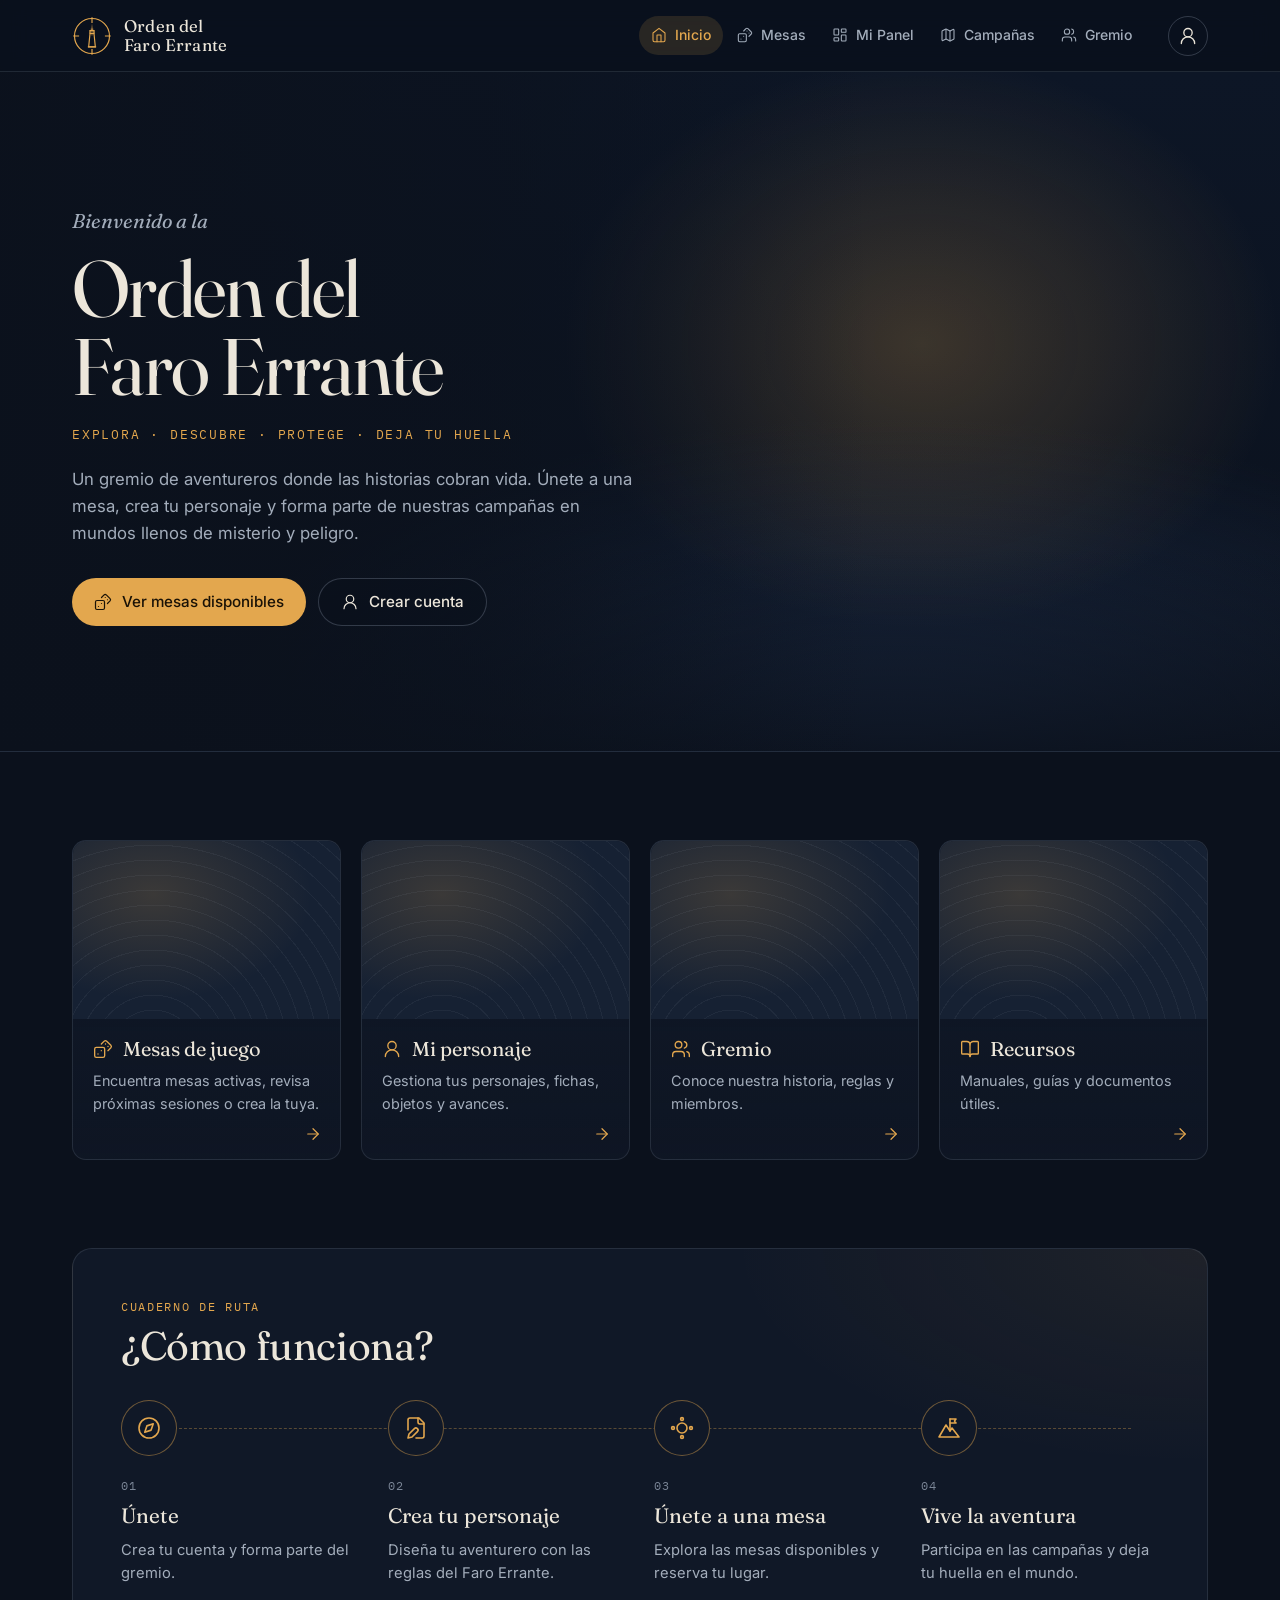
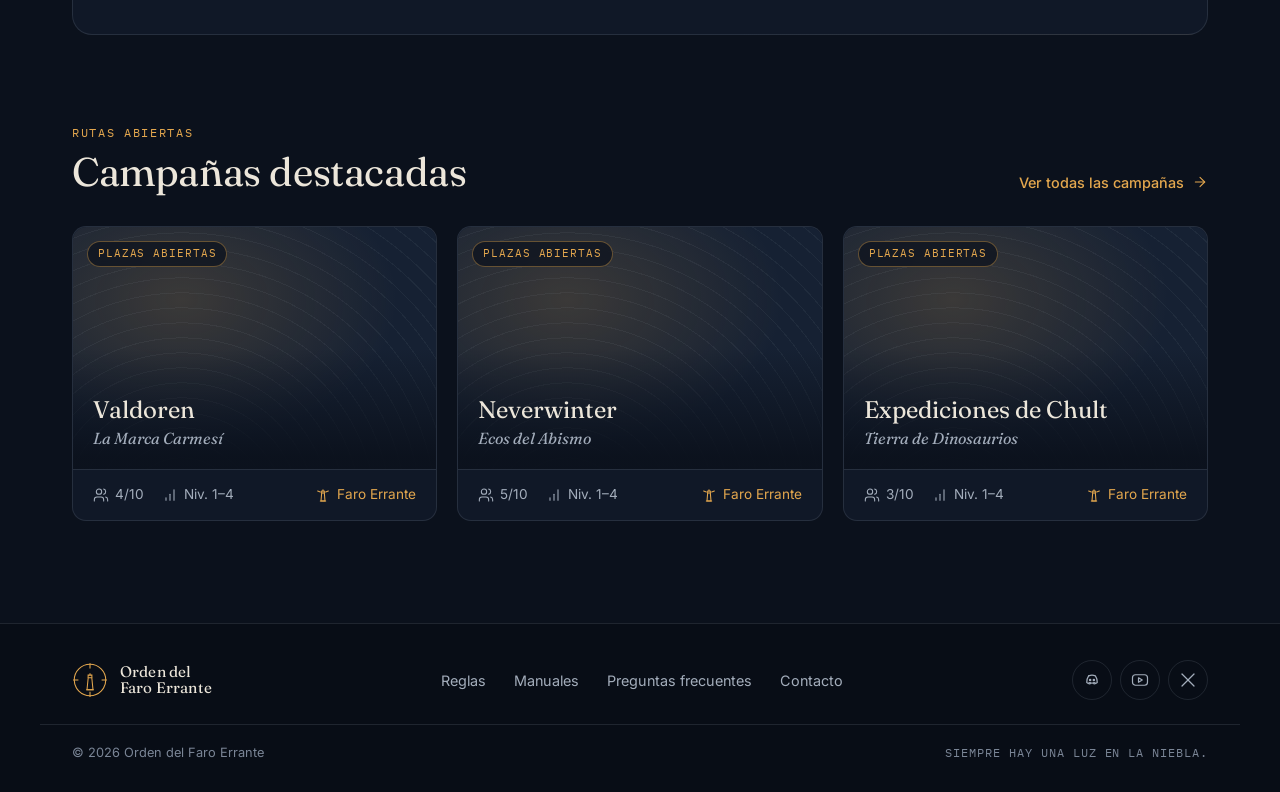
==== index.html @ 8d85027d "Simplificar la portada y hacer obligatoria la foto de cada mesa - Hero: se quita la etiqueta de bitá" ====
<!doctype html>
<html lang="es">
<head>
  <meta charset="utf-8">
  <meta name="viewport" content="width=device-width, initial-scale=1">
  <title>Orden del Faro Errante</title>
  <meta name="description" content="Un gremio de aventureros donde las historias cobran vida. Únete a una mesa, crea tu personaje y forma parte de nuestras campañas.">
  <meta name="theme-color" content="#0b111c">

  <meta property="og:title" content="Orden del Faro Errante">
  <meta property="og:description" content="Un gremio de aventureros donde las historias cobran vida.">
  <meta property="og:image" content="assets/img/og.jpg">
  <meta property="og:type" content="website">

  <link rel="icon" href="assets/img/logo.png">
  <link rel="preconnect" href="https://fonts.googleapis.com">
  <link rel="preconnect" href="https://fonts.gstatic.com" crossorigin>
  <link href="https://fonts.googleapis.com/css2?family=Fraunces:ital,opsz,wght@0,9..144,300..600;1,9..144,300..500&family=Inter:wght@400;500;600&family=IBM+Plex+Mono:wght@400;500&display=swap" rel="stylesheet">
  <link rel="stylesheet" href="styles.css">
</head>
<body>

  <!-- Íconos (estilo de línea, basados en Lucide) -->
  <svg width="0" height="0" style="position:absolute" aria-hidden="true">
    <defs>
      <symbol id="i-home" viewBox="0 0 24 24"><path d="m3 9 9-7 9 7v11a2 2 0 0 1-2 2H5a2 2 0 0 1-2-2z"/><path d="M9 22V12h6v10"/></symbol>
      <symbol id="i-dice" viewBox="0 0 24 24"><rect width="12" height="12" x="2" y="10" rx="2"/><path d="m17.92 14 3.5-3.5a2.24 2.24 0 0 0 0-3l-5-4.92a2.24 2.24 0 0 0-3 0L10 6"/><path d="M6 18h.01"/><path d="M10 14h.01"/><path d="M15 6h.01"/><path d="M18 9h.01"/></symbol>
      <symbol id="i-panel" viewBox="0 0 24 24"><rect width="7" height="9" x="3" y="3" rx="1"/><rect width="7" height="5" x="14" y="3" rx="1"/><rect width="7" height="9" x="14" y="12" rx="1"/><rect width="7" height="5" x="3" y="16" rx="1"/></symbol>
      <symbol id="i-user" viewBox="0 0 24 24"><circle cx="12" cy="8" r="5"/><path d="M20 21a8 8 0 0 0-16 0"/></symbol>
      <symbol id="i-map" viewBox="0 0 24 24"><path d="M14.1 5.55a2 2 0 0 0 1.8 0l3.66-1.83A1 1 0 0 1 21 4.62v12.76a1 1 0 0 1-.55.9l-4.55 2.27a2 2 0 0 1-1.8 0l-4.2-2.1a2 2 0 0 0-1.8 0l-3.66 1.83A1 1 0 0 1 3 19.38V6.62a1 1 0 0 1 .55-.9L8.1 3.45a2 2 0 0 1 1.8 0z"/><path d="M15 5.76v15"/><path d="M9 3.24v15"/></symbol>
      <symbol id="i-calendar" viewBox="0 0 24 24"><path d="M8 2v4"/><path d="M16 2v4"/><rect width="18" height="18" x="3" y="4" rx="2"/><path d="M3 10h18"/><path d="M8 14h.01"/><path d="M12 14h.01"/><path d="M16 14h.01"/><path d="M8 18h.01"/><path d="M12 18h.01"/></symbol>
      <symbol id="i-users" viewBox="0 0 24 24"><path d="M16 21v-2a4 4 0 0 0-4-4H6a4 4 0 0 0-4 4v2"/><circle cx="9" cy="7" r="4"/><path d="M22 21v-2a4 4 0 0 0-3-3.87"/><path d="M16 3.13a4 4 0 0 1 0 7.75"/></symbol>
      <symbol id="i-book" viewBox="0 0 24 24"><path d="M12 7v14"/><path d="M3 18a1 1 0 0 1-1-1V4a1 1 0 0 1 1-1h5a4 4 0 0 1 4 4 4 4 0 0 1 4-4h5a1 1 0 0 1 1 1v13a1 1 0 0 1-1 1h-6a3 3 0 0 0-3 3 3 3 0 0 0-3-3z"/></symbol>
      <symbol id="i-bag" viewBox="0 0 24 24"><path d="M6 2 3 6v14a2 2 0 0 0 2 2h14a2 2 0 0 0 2-2V6l-3-4Z"/><path d="M3 6h18"/><path d="M16 10a4 4 0 0 1-8 0"/></symbol>
      <symbol id="i-chat" viewBox="0 0 24 24"><path d="M21 15a2 2 0 0 1-2 2H7l-4 4V5a2 2 0 0 1 2-2h14a2 2 0 0 1 2 2z"/><path d="M8 9h8"/><path d="M8 13h5"/></symbol>
      <symbol id="i-arrow" viewBox="0 0 24 24"><path d="M5 12h14"/><path d="m12 5 7 7-7 7"/></symbol>
      <symbol id="i-compass" viewBox="0 0 24 24"><circle cx="12" cy="12" r="10"/><path d="m16.24 7.76-2.12 6.36-6.36 2.12 2.12-6.36z"/></symbol>
      <symbol id="i-pen" viewBox="0 0 24 24"><path d="M12 22h6a2 2 0 0 0 2-2V7l-5-5H6a2 2 0 0 0-2 2v10"/><path d="M14 2v4a2 2 0 0 0 2 2h4"/><path d="M10.4 12.6a2 2 0 1 1 3 3L8 21l-4 1 1-4Z"/></symbol>
      <symbol id="i-table" viewBox="0 0 24 24"><circle cx="12" cy="12" r="5"/><circle cx="12" cy="3" r="1.4"/><circle cx="12" cy="21" r="1.4"/><circle cx="3" cy="12" r="1.4"/><circle cx="21" cy="12" r="1.4"/></symbol>
      <symbol id="i-flag" viewBox="0 0 24 24"><path d="m2 21 7-12 4 6 2-3 7 9z"/><path d="M13 15V3"/><path d="M13 3h6l-1.5 2 1.5 2h-6"/></symbol>
      <symbol id="i-level" viewBox="0 0 24 24"><path d="M6 20v-4"/><path d="M12 20v-9"/><path d="M18 20V4"/></symbol>
      <symbol id="i-beacon" viewBox="0 0 24 24"><path d="M9 21l1-12h4l1 12z"/><path d="M8 21h8"/><path d="M10 9V6h4v3"/><path d="M12 6V4"/><path d="M4 6l4 1.5"/><path d="M20 6l-4 1.5"/></symbol>
      <symbol id="i-menu" viewBox="0 0 24 24"><path d="M4 7h16"/><path d="M4 12h16"/><path d="M4 17h16"/></symbol>
      <symbol id="i-close" viewBox="0 0 24 24"><path d="M18 6 6 18"/><path d="m6 6 12 12"/></symbol>
      <symbol id="i-discord" viewBox="0 0 24 24"><path d="M7.5 6.5c1.4-.6 2.9-1 4.5-1s3.1.4 4.5 1c1.8 2.6 2.6 5.5 2.5 8.7-1.3 1-2.7 1.7-4.2 2.1l-.9-1.5"/><path d="M7.5 6.5C5.7 9.1 4.9 12 5 15.2c1.3 1 2.7 1.7 4.2 2.1l.9-1.5"/><path d="M8 15.3c2.6 1.2 5.4 1.2 8 0"/><circle cx="9.5" cy="12" r=".9"/><circle cx="14.5" cy="12" r=".9"/></symbol>
      <symbol id="i-youtube" viewBox="0 0 24 24"><rect x="2" y="5" width="20" height="14" rx="4"/><path d="m10 9 5 3-5 3z"/></symbol>
      <symbol id="i-x" viewBox="0 0 24 24"><path d="M4 4l16 16"/><path d="M20 4 4 20"/></symbol>
    </defs>
  </svg>

  <a class="skip-link" href="#contenido">Saltar al contenido</a>

  <!-- ============ Encabezado ============ -->
  <header class="site-header" data-header>
    <div class="container header-inner">
      <a class="brand" href="#" aria-label="Orden del Faro Errante, inicio">
        <span class="brand-mark" aria-hidden="true">
          <img src="assets/img/logo.png" alt="" onerror="this.remove()">
          <svg viewBox="0 0 48 48" fill="none" stroke="currentColor" stroke-width="1.4">
            <circle cx="24" cy="24" r="21"/>
            <path d="M24 1.5v7M24 39.5v7M1.5 24h7M39.5 24h7" />
            <path d="M24 9 27 21 24 24 21 21Z" fill="currentColor" stroke="none" opacity=".35"/>
            <path d="M20 37l1.6-16h4.8L28 37z"/><path d="M19 37h10"/><path d="M21.5 21v-3.5h5V21"/><path d="M24 17.5V15"/>
          </svg>
        </span>
        <span class="brand-name">Orden del<br>Faro Errante</span>
      </a>

      <nav class="main-nav" id="main-nav" aria-label="Principal" data-nav>
        <ul>
          <li><a href="#" aria-current="page"><svg class="ico"><use href="#i-home"/></svg>Inicio</a></li>
          <li><a href="mesas.html"><svg class="ico"><use href="#i-dice"/></svg>Mesas</a></li>
          <li><a href="#secciones"><svg class="ico"><use href="#i-panel"/></svg>Mi Panel</a></li>
          <li><a href="#campanas"><svg class="ico"><use href="#i-map"/></svg>Campañas</a></li>
          <li><a href="#secciones"><svg class="ico"><use href="#i-users"/></svg>Gremio</a></li>
        </ul>
      </nav>

      <div class="header-actions">
        <a class="account" href="#" aria-label="Mi cuenta"><svg class="ico"><use href="#i-user"/></svg></a>
        <button class="nav-toggle" type="button" aria-controls="main-nav" aria-expanded="false" data-nav-toggle>
          <svg class="ico ico-open"><use href="#i-menu"/></svg>
          <svg class="ico ico-close"><use href="#i-close"/></svg>
          <span class="sr-only">Menú</span>
        </button>
      </div>
    </div>
  </header>

  <main id="contenido">

    <!-- ============ Hero ============ -->
    <section class="hero">
      <picture class="hero-media">
        <source media="(max-width: 720px)" srcset="assets/img/hero-mobile.jpg">
        <img src="assets/img/hero.jpg" alt="Un faro solitario ilumina la niebla sobre el mar al anochecer" fetchpriority="high" onerror="this.remove()">
      </picture>
      <div class="container hero-inner">
        <p class="eyebrow">Bienvenido a la</p>
        <h1>Orden del<br>Faro Errante</h1>
        <p class="hero-tagline">Explora · Descubre · Protege · Deja tu huella</p>
        <p class="hero-lead">Un gremio de aventureros donde las historias cobran vida. Únete a una mesa, crea tu personaje y forma parte de nuestras campañas en mundos llenos de misterio y peligro.</p>
        <div class="hero-actions">
          <a class="btn btn-primary" href="mesas.html"><svg class="ico"><use href="#i-dice"/></svg>Ver mesas disponibles</a>
          <a class="btn btn-ghost" href="#"><svg class="ico"><use href="#i-user"/></svg>Crear cuenta</a>
        </div>
      </div>
    </section>

    <!-- ============ Secciones ============ -->
    <section class="section" id="secciones" aria-labelledby="secciones-title">
      <div class="container">
        <h2 class="sr-only" id="secciones-title">Explora el gremio</h2>

        <div class="cards">
          <a class="card" href="mesas.html">
            <div class="card-media"><img src="assets/img/card-mesas.jpg" alt="" loading="lazy" onerror="this.remove()"></div>
            <div class="card-body">
              <h3><svg class="ico"><use href="#i-dice"/></svg>Mesas de juego</h3>
              <p>Encuentra mesas activas, revisa próximas sesiones o crea la tuya.</p>
              <svg class="ico card-arrow" aria-hidden="true"><use href="#i-arrow"/></svg>
            </div>
          </a>
          <a class="card" href="#">
            <div class="card-media"><img src="assets/img/card-personaje.jpg" alt="" loading="lazy" onerror="this.remove()"></div>
            <div class="card-body">
              <h3><svg class="ico"><use href="#i-user"/></svg>Mi personaje</h3>
              <p>Gestiona tus personajes, fichas, objetos y avances.</p>
              <svg class="ico card-arrow" aria-hidden="true"><use href="#i-arrow"/></svg>
            </div>
          </a>
          <a class="card" href="#">
            <div class="card-media"><img src="assets/img/card-gremio.jpg" alt="" loading="lazy" onerror="this.remove()"></div>
            <div class="card-body">
              <h3><svg class="ico"><use href="#i-users"/></svg>Gremio</h3>
              <p>Conoce nuestra historia, reglas y miembros.</p>
              <svg class="ico card-arrow" aria-hidden="true"><use href="#i-arrow"/></svg>
            </div>
          </a>
          <a class="card" href="#">
            <div class="card-media"><img src="assets/img/card-recursos.jpg" alt="" loading="lazy" onerror="this.remove()"></div>
            <div class="card-body">
              <h3><svg class="ico"><use href="#i-book"/></svg>Recursos</h3>
              <p>Manuales, guías y documentos útiles.</p>
              <svg class="ico card-arrow" aria-hidden="true"><use href="#i-arrow"/></svg>
            </div>
          </a>
        </div>
      </div>
    </section>

    <!-- ============ Cómo funciona ============ -->
    <section class="section" id="como-funciona" aria-labelledby="como-title">
      <div class="container">
        <div class="steps-panel">
          <header class="section-head">
            <p class="kicker">Cuaderno de ruta</p>
            <h2 id="como-title">¿Cómo funciona?</h2>
          </header>

          <ol class="steps">
            <li class="step">
              <span class="step-icon"><svg class="ico"><use href="#i-compass"/></svg></span>
              <span class="step-num">01</span>
              <h3>Únete</h3>
              <p>Crea tu cuenta y forma parte del gremio.</p>
            </li>
            <li class="step">
              <span class="step-icon"><svg class="ico"><use href="#i-pen"/></svg></span>
              <span class="step-num">02</span>
              <h3>Crea tu personaje</h3>
              <p>Diseña tu aventurero con las reglas del Faro Errante.</p>
            </li>
            <li class="step">
              <span class="step-icon"><svg class="ico"><use href="#i-table"/></svg></span>
              <span class="step-num">03</span>
              <h3>Únete a una mesa</h3>
              <p>Explora las mesas disponibles y reserva tu lugar.</p>
            </li>
            <li class="step">
              <span class="step-icon"><svg class="ico"><use href="#i-flag"/></svg></span>
              <span class="step-num">04</span>
              <h3>Vive la aventura</h3>
              <p>Participa en las campañas y deja tu huella en el mundo.</p>
            </li>
          </ol>
        </div>
      </div>
    </section>

    <!-- ============ Campañas destacadas ============ -->
    <section class="section" id="campanas" aria-labelledby="campanas-title">
      <div class="container">
        <header class="section-head section-head-row">
          <div>
            <p class="kicker">Rutas abiertas</p>
            <h2 id="campanas-title">Campañas destacadas</h2>
          </div>
          <a class="link-more" href="#">Ver todas las campañas <svg class="ico"><use href="#i-arrow"/></svg></a>
        </header>

        <div class="campaigns">
          <article class="campaign">
            <a href="#" class="campaign-link">
              <div class="campaign-media"><img src="assets/img/campana-valdoren.jpg" alt="" loading="lazy" onerror="this.remove()"></div>
              <span class="chip">Plazas abiertas</span>
              <div class="campaign-overlay">
                <h3>Valdoren</h3>
                <p>La Marca Carmesí</p>
              </div>
            </a>
            <ul class="campaign-meta">
              <li><svg class="ico"><use href="#i-users"/></svg>4/10</li>
              <li><svg class="ico"><use href="#i-level"/></svg>Niv. 1–4</li>
              <li><svg class="ico"><use href="#i-beacon"/></svg>Faro Errante</li>
            </ul>
          </article>

          <article class="campaign">
            <a href="#" class="campaign-link">
              <div class="campaign-media"><img src="assets/img/campana-neverwinter.jpg" alt="" loading="lazy" onerror="this.remove()"></div>
              <span class="chip">Plazas abiertas</span>
              <div class="campaign-overlay">
                <h3>Neverwinter</h3>
                <p>Ecos del Abismo</p>
              </div>
            </a>
            <ul class="campaign-meta">
              <li><svg class="ico"><use href="#i-users"/></svg>5/10</li>
              <li><svg class="ico"><use href="#i-level"/></svg>Niv. 1–4</li>
              <li><svg class="ico"><use href="#i-beacon"/></svg>Faro Errante</li>
            </ul>
          </article>

          <article class="campaign">
            <a href="#" class="campaign-link">
              <div class="campaign-media"><img src="assets/img/campana-chult.jpg" alt="" loading="lazy" onerror="this.remove()"></div>
              <span class="chip">Plazas abiertas</span>
              <div class="campaign-overlay">
                <h3>Expediciones de Chult</h3>
                <p>Tierra de Dinosaurios</p>
              </div>
            </a>
            <ul class="campaign-meta">
              <li><svg class="ico"><use href="#i-users"/></svg>3/10</li>
              <li><svg class="ico"><use href="#i-level"/></svg>Niv. 1–4</li>
              <li><svg class="ico"><use href="#i-beacon"/></svg>Faro Errante</li>
            </ul>
          </article>
        </div>
      </div>
    </section>
  </main>

  <!-- ============ Pie ============ -->
  <footer class="site-footer">
    <div class="container footer-inner">
      <a class="brand brand-small" href="#" aria-label="Orden del Faro Errante, inicio">
        <span class="brand-mark" aria-hidden="true">
          <img src="assets/img/logo.png" alt="" onerror="this.remove()">
          <svg viewBox="0 0 48 48" fill="none" stroke="currentColor" stroke-width="1.4">
            <circle cx="24" cy="24" r="21"/>
            <path d="M24 1.5v7M24 39.5v7M1.5 24h7M39.5 24h7" />
            <path d="M20 37l1.6-16h4.8L28 37z"/><path d="M19 37h10"/><path d="M21.5 21v-3.5h5V21"/><path d="M24 17.5V15"/>
          </svg>
        </span>
        <span class="brand-name">Orden del<br>Faro Errante</span>
      </a>

      <nav class="footer-nav" aria-label="Pie de página">
        <a href="#">Reglas</a>
        <a href="#">Manuales</a>
        <a href="#">Preguntas frecuentes</a>
        <a href="#">Contacto</a>
      </nav>

      <div class="socials">
        <a href="#" aria-label="Discord"><svg class="ico"><use href="#i-discord"/></svg></a>
        <a href="#" aria-label="YouTube"><svg class="ico"><use href="#i-youtube"/></svg></a>
        <a href="#" aria-label="X"><svg class="ico"><use href="#i-x"/></svg></a>
      </div>
    </div>
    <div class="container footer-base">
      <p>© <span data-year>2026</span> Orden del Faro Errante</p>
      <p class="coords">Siempre hay una luz en la niebla.</p>
    </div>
  </footer>

  <script src="script.js"></script>
</body>
</html>
---- styles.css ----
/* ==========================================================
   Orden del Faro Errante
   Dirección: sociedad de exploradores — atlas náutico, niebla
   y luz de linterna. Un solo acento ámbar, bordes finos.
   ========================================================== */

:root {
  --ink: #0b111c;
  --ink-2: #101827;
  --ink-3: #162133;
  --line: rgba(196, 210, 230, 0.12);
  --line-strong: rgba(196, 210, 230, 0.22);

  --paper: #ece6da;
  --fog: #a3adbb;
  --fog-dim: #7a8596;

  --amber: #e3a74e;
  --amber-hi: #f0bd6a;
  --amber-soft: rgba(227, 167, 78, 0.14);

  --font-display: "Fraunces", Georgia, "Times New Roman", serif;
  --font-body: "Inter", system-ui, -apple-system, "Segoe UI", sans-serif;
  --font-mono: "IBM Plex Mono", ui-monospace, monospace;

  --radius: 14px;
  --radius-sm: 8px;
  --container: 1200px;
  --gutter: clamp(16px, 4vw, 32px);
  --header-h: 72px;

  --ease: cubic-bezier(0.2, 0.7, 0.2, 1);
}

/* ---------- Base ---------- */
*, *::before, *::after { box-sizing: border-box; }

html { scroll-behavior: smooth; scroll-padding-top: calc(var(--header-h) + 16px); }

body {
  margin: 0;
  background-color: var(--ink);
  background-image:
    linear-gradient(180deg, rgba(11, 17, 28, 0.6), rgba(11, 17, 28, 0.92)),
    url("assets/img/texture.jpg");
  background-size: auto, 640px;
  color: var(--paper);
  font-family: var(--font-body);
  font-size: 16px;
  line-height: 1.6;
  -webkit-font-smoothing: antialiased;
  text-rendering: optimizeLegibility;
}

img { display: block; max-width: 100%; }
a { color: inherit; text-decoration: none; }
h1, h2, h3 { margin: 0; font-weight: 400; }
p { margin: 0; }
ul, ol { margin: 0; padding: 0; list-style: none; }

.container {
  width: 100%;
  max-width: var(--container);
  margin-inline: auto;
  padding-inline: var(--gutter);
}

.ico {
  width: 20px;
  height: 20px;
  flex: none;
  fill: none;
  stroke: currentColor;
  stroke-width: 1.6;
  stroke-linecap: round;
  stroke-linejoin: round;
}

.sr-only {
  position: absolute; width: 1px; height: 1px; padding: 0; margin: -1px;
  overflow: hidden; clip: rect(0 0 0 0); white-space: nowrap; border: 0;
}

.skip-link {
  position: absolute; left: 16px; top: -48px; z-index: 100;
  padding: 10px 14px; border-radius: var(--radius-sm);
  background: var(--amber); color: var(--ink); font-weight: 600;
}
.skip-link:focus { top: 12px; }

:focus-visible { outline: 2px solid var(--amber); outline-offset: 3px; border-radius: 4px; }

.coords {
  font-family: var(--font-mono);
  font-size: 0.75rem;
  letter-spacing: 0.08em;
  text-transform: uppercase;
  color: var(--fog-dim);
}

/* ---------- Encabezado ---------- */
.site-header {
  position: sticky; top: 0; z-index: 50;
  height: var(--header-h);
  background: rgba(11, 17, 28, 0.72);
  backdrop-filter: blur(14px) saturate(140%);
  -webkit-backdrop-filter: blur(14px) saturate(140%);
  border-bottom: 1px solid var(--line);
}

.header-inner {
  height: 100%;
  display: flex; align-items: center; gap: 24px;
}

.brand { display: inline-flex; align-items: center; gap: 12px; color: var(--amber); }
.brand-mark { position: relative; width: 40px; height: 40px; flex: none; }
.brand-mark svg, .brand-mark img { position: absolute; inset: 0; width: 100%; height: 100%; object-fit: contain; }
.brand-mark img + svg { display: none; }
.brand-name {
  font-family: var(--font-display);
  font-size: 1.05rem; line-height: 1.1; letter-spacing: 0.01em;
  color: var(--paper);
}

.main-nav { margin-left: auto; }
.main-nav ul { display: flex; gap: 2px; }
.main-nav a {
  position: relative;
  display: inline-flex; align-items: center; gap: 8px;
  padding: 8px 12px; border-radius: 999px;
  font-size: 0.875rem; font-weight: 500; color: var(--fog);
  transition: color 0.2s, background-color 0.2s;
}
.main-nav a .ico { width: 16px; height: 16px; }
.main-nav a:hover { color: var(--paper); background: rgba(255, 255, 255, 0.04); }
.main-nav a[aria-current="page"] { color: var(--amber); background: var(--amber-soft); }

.header-actions { display: flex; align-items: center; gap: 8px; }
.account, .nav-toggle {
  display: grid; place-items: center;
  width: 40px; height: 40px; border-radius: 999px;
  border: 1px solid var(--line-strong); background: transparent; color: var(--paper);
  cursor: pointer; transition: border-color 0.2s, color 0.2s;
}
.account:hover, .nav-toggle:hover { border-color: var(--amber); color: var(--amber); }
.nav-toggle { display: none; }
.nav-toggle .ico-close { display: none; }
.nav-open .nav-toggle .ico-open { display: none; }
.nav-open .nav-toggle .ico-close { display: block; }

/* ---------- Botones ---------- */
.btn {
  display: inline-flex; align-items: center; justify-content: center; gap: 10px;
  min-height: 48px; padding: 0 22px; border-radius: 999px;
  font-weight: 500; font-size: 0.95rem;
  transition: background-color 0.2s, border-color 0.2s, color 0.2s, transform 0.2s var(--ease);
}
.btn .ico { width: 18px; height: 18px; }
.btn:hover { transform: translateY(-1px); }
.btn-primary { background: var(--amber); color: #1a1206; }
.btn-primary:hover { background: var(--amber-hi); }
.btn-ghost { border: 1px solid var(--line-strong); color: var(--paper); background: rgba(11, 17, 28, 0.35); }
.btn-ghost:hover { border-color: var(--amber); color: var(--amber); }

/* ---------- Hero ---------- */
.hero {
  position: relative;
  isolation: isolate;
  min-height: min(680px, 88vh);
  display: flex; align-items: center;
  overflow: hidden;
  border-bottom: 1px solid var(--line);
  /* Respaldo mientras no exista la imagen */
  background:
    radial-gradient(ellipse 40% 60% at 72% 40%, rgba(227, 167, 78, 0.22), transparent 70%),
    radial-gradient(ellipse 80% 70% at 70% 100%, #1b2a44, transparent 70%),
    linear-gradient(180deg, #0d1626, #0b111c);
}
.hero-media { position: absolute; inset: 0; z-index: -2; }
.hero-media img { width: 100%; height: 100%; object-fit: cover; object-position: 70% center; }
.hero::before {
  content: ""; position: absolute; inset: 0; z-index: -1;
  background:
    linear-gradient(90deg, rgba(11, 17, 28, 0.92) 0%, rgba(11, 17, 28, 0.6) 38%, rgba(11, 17, 28, 0) 68%),
    linear-gradient(0deg, rgba(11, 17, 28, 0.85) 0%, rgba(11, 17, 28, 0) 30%);
}

.hero-inner { padding-block: 96px 88px; }
.hero-inner > * { max-width: 560px; }

.eyebrow {
  font-family: var(--font-display); font-style: italic; font-size: 1.25rem; color: var(--fog);
  margin-bottom: 12px;
}

.hero h1 {
  font-family: var(--font-display);
  font-weight: 400;
  font-size: clamp(2.75rem, 7vw, 5rem);
  line-height: 0.98;
  letter-spacing: -0.02em;
  font-variation-settings: "opsz" 144;
  color: var(--paper);
}

.hero-tagline {
  margin-top: 20px;
  font-family: var(--font-mono); font-size: 0.8rem; letter-spacing: 0.14em; text-transform: uppercase;
  color: var(--amber);
}

.hero-lead { margin-top: 20px; font-size: 1.05rem; color: var(--fog); }

.hero-actions { margin-top: 32px; display: flex; flex-wrap: wrap; gap: 12px; }

/* ---------- Secciones ---------- */
.section { padding-block: clamp(48px, 7vw, 88px) 0; }
.section:last-of-type { padding-bottom: clamp(56px, 8vw, 104px); }

.section-head { margin-bottom: 32px; }
.section-head-row { display: flex; align-items: flex-end; justify-content: space-between; gap: 16px; flex-wrap: wrap; }
.kicker {
  font-family: var(--font-mono); font-size: 0.75rem; letter-spacing: 0.14em; text-transform: uppercase;
  color: var(--amber); margin-bottom: 8px;
}
.section h2 {
  font-family: var(--font-display);
  font-size: clamp(1.75rem, 3.5vw, 2.5rem);
  line-height: 1.1; letter-spacing: -0.01em;
}

.link-more {
  display: inline-flex; align-items: center; gap: 8px;
  font-size: 0.9rem; font-weight: 500; color: var(--amber);
}
.link-more .ico { width: 16px; height: 16px; transition: transform 0.2s var(--ease); }
.link-more:hover .ico { transform: translateX(3px); }

/* ---------- Tarjetas ---------- */
.cards { display: grid; grid-template-columns: repeat(4, 1fr); gap: 20px; }

.card {
  position: relative;
  display: flex; flex-direction: column;
  border: 1px solid var(--line); border-radius: var(--radius);
  background: linear-gradient(180deg, var(--ink-2), rgba(16, 24, 39, 0.7));
  overflow: hidden;
  transition: border-color 0.25s, transform 0.3s var(--ease);
}
.card:hover { border-color: rgba(227, 167, 78, 0.5); transform: translateY(-3px); }

/* Imagen con respaldo de curvas de nivel */
.card-media, .campaign-media {
  position: relative; overflow: hidden;
  background:
    repeating-radial-gradient(circle at 30% 120%, transparent 0 14px, rgba(163, 173, 187, 0.07) 14px 15px),
    radial-gradient(ellipse at 30% 30%, rgba(227, 167, 78, 0.18), transparent 60%),
    var(--ink-3);
}
.card-media { aspect-ratio: 3 / 2; }
.card-media img, .campaign-media img {
  width: 100%; height: 100%; object-fit: cover;
  transition: transform 0.6s var(--ease);
}
.card:hover .card-media img, .campaign-link:hover img { transform: scale(1.04); }

.card-body { position: relative; flex: 1; padding: 18px 20px 44px; }
.card h3 {
  display: flex; align-items: center; gap: 10px;
  font-family: var(--font-display); font-size: 1.25rem; line-height: 1.2;
}
.card h3 .ico { color: var(--amber); width: 20px; height: 20px; }
.card p { margin-top: 8px; font-size: 0.9rem; color: var(--fog); }
.card-arrow {
  position: absolute; right: 18px; bottom: 16px;
  width: 18px; height: 18px; color: var(--amber);
  transition: transform 0.25s var(--ease);
}
.card:hover .card-arrow { transform: translateX(4px); }

/* ---------- Cómo funciona ---------- */
.steps-panel {
  position: relative;
  border: 1px solid var(--line); border-radius: calc(var(--radius) + 6px);
  padding: clamp(28px, 4vw, 48px);
  background:
    radial-gradient(ellipse 60% 80% at 100% 0%, rgba(227, 167, 78, 0.07), transparent 70%),
    var(--ink-2);
  overflow: hidden;
}

.steps {
  position: relative;
  display: grid; grid-template-columns: repeat(4, 1fr); gap: 28px;
  counter-reset: step;
}
/* Ruta punteada que une los pasos */
.steps::before {
  content: ""; position: absolute; left: 28px; right: 28px; top: 28px;
  border-top: 1.5px dashed rgba(227, 167, 78, 0.35);
}

.step { position: relative; }
.step-icon {
  position: relative;
  display: grid; place-items: center;
  width: 56px; height: 56px; border-radius: 999px;
  border: 1px solid rgba(227, 167, 78, 0.45);
  background: var(--ink-2); color: var(--amber);
}
.step-icon .ico { width: 24px; height: 24px; }
.step-num {
  display: block; margin-top: 20px;
  font-family: var(--font-mono); font-size: 0.75rem; letter-spacing: 0.12em; color: var(--fog-dim);
}
.step h3 { margin-top: 4px; font-family: var(--font-display); font-size: 1.3rem; }
.step p { margin-top: 6px; font-size: 0.92rem; color: var(--fog); max-width: 26ch; }

/* ---------- Campañas ---------- */
.campaigns { display: grid; grid-template-columns: repeat(3, 1fr); gap: 20px; }

.campaign {
  display: flex; flex-direction: column;
  border: 1px solid var(--line); border-radius: var(--radius);
  background: var(--ink-2); overflow: hidden;
  transition: border-color 0.25s;
}
.campaign:hover { border-color: rgba(227, 167, 78, 0.5); }

.campaign-link { position: relative; display: block; }
.campaign-media { aspect-ratio: 3 / 2; }
.campaign-overlay {
  position: absolute; inset: auto 0 0 0;
  padding: 48px 20px 18px;
  background: linear-gradient(0deg, rgba(11, 17, 28, 0.95) 10%, rgba(11, 17, 28, 0));
}
.campaign-overlay h3 { font-family: var(--font-display); font-size: 1.5rem; line-height: 1.15; }
.campaign-overlay p { margin-top: 2px; font-family: var(--font-display); font-style: italic; color: var(--fog); }

.chip {
  position: absolute; top: 14px; left: 14px;
  padding: 3px 10px; border-radius: 999px;
  font-family: var(--font-mono); font-size: 0.7rem; letter-spacing: 0.08em; text-transform: uppercase;
  color: var(--amber); background: rgba(11, 17, 28, 0.7); border: 1px solid rgba(227, 167, 78, 0.4);
  backdrop-filter: blur(6px); -webkit-backdrop-filter: blur(6px);
}

.campaign-meta {
  display: flex; align-items: center; gap: 18px; flex-wrap: wrap;
  padding: 14px 20px;
  border-top: 1px solid var(--line);
  font-size: 0.85rem; color: var(--fog);
}
.campaign-meta li { display: inline-flex; align-items: center; gap: 6px; }
.campaign-meta li:last-child { margin-left: auto; color: var(--amber); }
.campaign-meta .ico { width: 16px; height: 16px; }

/* ---------- Pie ---------- */
.site-footer { border-top: 1px solid var(--line); background: rgba(8, 12, 20, 0.7); }
.footer-inner {
  display: flex; align-items: center; justify-content: space-between; gap: 24px; flex-wrap: wrap;
  padding-block: 36px 24px;
}
.brand-small .brand-mark { width: 36px; height: 36px; }
.brand-small .brand-name { font-size: 0.95rem; }

.footer-nav { display: flex; flex-wrap: wrap; gap: 4px 28px; font-size: 0.9rem; color: var(--fog); }
.footer-nav a:hover { color: var(--amber); }

.socials { display: flex; gap: 8px; }
.socials a {
  display: grid; place-items: center; width: 40px; height: 40px; border-radius: 999px;
  border: 1px solid var(--line); color: var(--fog);
  transition: color 0.2s, border-color 0.2s;
}
.socials a:hover { color: var(--amber); border-color: var(--amber); }
.socials .ico { width: 18px; height: 18px; }

.footer-base {
  display: flex; justify-content: space-between; gap: 12px; flex-wrap: wrap;
  padding-block: 18px 28px; border-top: 1px solid var(--line);
  font-size: 0.8rem; color: var(--fog-dim);
}

/* ---------- Animación de entrada ---------- */
@media (prefers-reduced-motion: no-preference) {
  .reveal { opacity: 0; transform: translateY(16px); transition: opacity 0.7s var(--ease), transform 0.7s var(--ease); }
  .reveal.is-visible { opacity: 1; transform: none; }
}
@media (prefers-reduced-motion: reduce) {
  html { scroll-behavior: auto; }
  *, *::before, *::after { transition: none !important; }
}

/* ---------- Responsive ---------- */
@media (max-width: 1080px) {
  .nav-toggle { display: grid; }
  .main-nav {
    position: fixed; inset: var(--header-h) 0 auto 0;
    margin: 0; padding: 12px var(--gutter) 20px;
    background: rgba(11, 17, 28, 0.97);
    border-bottom: 1px solid var(--line);
    transform: translateY(-8px); opacity: 0; visibility: hidden;
    transition: opacity 0.2s, transform 0.25s var(--ease), visibility 0.2s;
  }
  .nav-open .main-nav { transform: none; opacity: 1; visibility: visible; }
  .main-nav ul { flex-direction: column; gap: 2px; }
  .main-nav a { width: 100%; padding: 12px 14px; border-radius: var(--radius-sm); font-size: 1rem; }
  .main-nav a .ico { width: 18px; height: 18px; }
  .header-actions { margin-left: auto; }

  .cards { grid-template-columns: repeat(2, 1fr); }
  .steps { grid-template-columns: repeat(2, 1fr); row-gap: 40px; }
  .steps::before { display: none; }
  .campaigns { grid-template-columns: repeat(2, 1fr); }
}

@media (max-width: 720px) {
  :root { --header-h: 64px; }
  .brand-name { font-size: 0.95rem; }

  .hero { min-height: auto; align-items: flex-end; }
  .hero::before {
    background: linear-gradient(0deg, rgba(11, 17, 28, 0.96) 0%, rgba(11, 17, 28, 0.75) 45%, rgba(11, 17, 28, 0.1) 100%);
  }
  .hero-inner { padding-block: 220px 48px; }
  .hero-actions .btn { flex: 1 1 auto; }

  .cards { grid-template-columns: 1fr; gap: 16px; }
  .card-media { aspect-ratio: 16 / 9; }

  .steps { grid-template-columns: 1fr; row-gap: 28px; }
  .steps::before { display: block; left: 27px; right: auto; top: 28px; bottom: 28px; border-top: 0; border-left: 1.5px dashed rgba(227, 167, 78, 0.35); }
  .step { padding-left: 76px; min-height: 56px; }
  .step-icon { position: absolute; left: 0; top: 0; }
  .step-num { margin-top: 0; }

  .campaigns { grid-template-columns: 1fr; }

  .footer-inner { flex-direction: column; align-items: flex-start; }
  .footer-nav { gap: 8px 20px; }
}

/* ==========================================================
   Página de mesas
   Cada mesa es un "boleto": talón con fecha y hora a la
   izquierda, contenido al centro y foto a la derecha.
   ========================================================== */
:root {
  --tier-1: #8fbcb3;
  --tier-2: var(--amber);
  --tier-3: #dd7f6f;
  --stub: #0d1523;
}

[hidden] { display: none !important; }

.page-head { padding-block: clamp(40px, 6vw, 72px) 28px; }
.page-head h1 {
  font-family: var(--font-display);
  font-size: clamp(2.25rem, 5vw, 3.5rem);
  line-height: 1.05; letter-spacing: -0.02em;
  text-wrap: balance;
}
.page-sub { margin-top: 10px; color: var(--fog); font-size: 1.05rem; }

.filter-bar {
  margin-top: 28px;
  display: flex; align-items: center; justify-content: space-between; gap: 12px 24px; flex-wrap: wrap;
}
.filters { display: flex; flex-wrap: wrap; gap: 8px; }
.filter {
  display: inline-flex; align-items: center; gap: 8px;
  min-height: 38px; padding: 0 16px; border-radius: 999px;
  border: 1px solid var(--line-strong); background: transparent; color: var(--fog);
  font: 500 0.875rem var(--font-body); cursor: pointer;
  transition: color 0.2s, border-color 0.2s, background-color 0.2s;
}
.filter span { font-family: var(--font-mono); font-size: 0.75rem; color: var(--fog-dim); font-variant-numeric: tabular-nums; }
.filter:hover { color: var(--paper); border-color: var(--fog-dim); }
.filter[aria-pressed="true"] { color: var(--amber); border-color: rgba(227, 167, 78, 0.55); background: var(--amber-soft); }
.filter[aria-pressed="true"] span { color: var(--amber); }
.tier-legend { font-family: var(--font-mono); font-size: 0.75rem; letter-spacing: 0.04em; color: var(--fog-dim); }

.mesas-page { padding-bottom: clamp(56px, 8vw, 104px); }
.mesas { display: flex; flex-direction: column; gap: 16px; }
.mesas-empty { padding: 40px 0; color: var(--fog); text-align: center; }

.mesa {
  display: grid;
  grid-template-columns: 112px minmax(0, 1fr) minmax(220px, 34%);
  border: 1px solid var(--line); border-radius: var(--radius);
  background: var(--ink-2);
  overflow: hidden;
  transition: border-color 0.25s;
}
.mesa:hover { border-color: rgba(227, 167, 78, 0.4); }

/* Talón */
.mesa-talon {
  position: relative;
  display: flex; justify-content: center;
  padding: 22px 10px;
  background: var(--stub);
  border-right: 1.5px dashed var(--line-strong);
}
.mesa-talon time { display: flex; flex-direction: column; align-items: center; text-align: center; }
.talon-dia, .talon-mes {
  font-family: var(--font-mono); font-size: 0.72rem; letter-spacing: 0.12em; text-transform: uppercase; color: var(--fog);
}
.talon-num {
  font-family: var(--font-display); font-size: 2.6rem; line-height: 1; color: var(--paper);
  font-variant-numeric: tabular-nums; margin-block: 4px 2px;
}
.talon-hora {
  margin-top: 14px; padding-top: 12px; border-top: 1px solid var(--line);
  font-family: var(--font-mono); font-size: 0.95rem; font-weight: 500; color: var(--amber);
  font-variant-numeric: tabular-nums;
}

/* Contenido */
.mesa-cuerpo { display: flex; flex-direction: column; gap: 12px; padding: 22px 26px 24px; }
.mesa-etiquetas { display: flex; flex-wrap: wrap; gap: 6px; }
.tier, .etiqueta {
  display: inline-flex; align-items: center;
  padding: 3px 10px; border-radius: 999px;
  font-family: var(--font-mono); font-size: 0.72rem; letter-spacing: 0.04em;
  border: 1px solid var(--line-strong); color: var(--fog);
}
.tier { font-weight: 500; }
.tier-t1 { color: var(--tier-1); border-color: color-mix(in srgb, var(--tier-1) 45%, transparent); background: color-mix(in srgb, var(--tier-1) 10%, transparent); }
.tier-t2 { color: var(--tier-2); border-color: color-mix(in srgb, var(--tier-2) 45%, transparent); background: color-mix(in srgb, var(--tier-2) 10%, transparent); }
.tier-t3 { color: var(--tier-3); border-color: color-mix(in srgb, var(--tier-3) 45%, transparent); background: color-mix(in srgb, var(--tier-3) 10%, transparent); }
.etiqueta-campana { color: var(--paper); }

.mesa-titulo {
  font-family: var(--font-display); font-size: clamp(1.35rem, 2.4vw, 1.65rem); line-height: 1.15;
  text-wrap: balance;
}
.mesa-desc { color: var(--fog); max-width: 62ch; }

.mesa-datos {
  margin: 4px 0 0; padding-top: 14px; border-top: 1px solid var(--line);
  display: flex; flex-wrap: wrap; gap: 10px 32px;
}
.mesa-dato {
  display: grid; grid-template-columns: auto 1fr; column-gap: 10px; align-items: center;
}
.mesa-dato .ico { grid-row: span 2; width: 20px; height: 20px; color: var(--amber); }
.mesa-dato dt { font-family: var(--font-mono); font-size: 0.68rem; letter-spacing: 0.1em; text-transform: uppercase; color: var(--fog-dim); }
.mesa-dato dd { margin: 0; font-size: 0.95rem; color: var(--paper); }

/* Foto */
.mesa-media { margin: 0; position: relative; min-height: 100%; background: var(--ink-3); }
.mesa-media img { position: absolute; inset: 0; width: 100%; height: 100%; object-fit: cover; }
.mesa-credito {
  position: absolute; right: 8px; bottom: 8px; max-width: calc(100% - 16px);
  padding: 2px 8px; border-radius: 4px;
  background: rgba(11, 17, 28, 0.72);
  font-family: var(--font-mono); font-size: 0.65rem; color: var(--fog);
  white-space: nowrap; overflow: hidden; text-overflow: ellipsis;
}

@media (max-width: 720px) {
  .mesa { grid-template-columns: minmax(0, 1fr); }
  .mesa-media { order: -1; aspect-ratio: 16 / 9; min-height: 0; }
  .mesa-talon { justify-content: flex-start; padding: 12px 18px; border-right: 0; border-bottom: 1.5px dashed var(--line-strong); }
  .mesa-talon time { flex-direction: row; align-items: baseline; gap: 8px; }
  .talon-num { font-size: 1.5rem; margin: 0; }
  .talon-hora { margin: 0 0 0 auto; padding: 0 0 0 12px; border-top: 0; border-left: 1px solid var(--line); }
  .mesa-talon time { width: 100%; }
  .mesa-cuerpo { padding: 18px 18px 20px; }
  .mesa-datos { flex-direction: column; gap: 12px; }
}
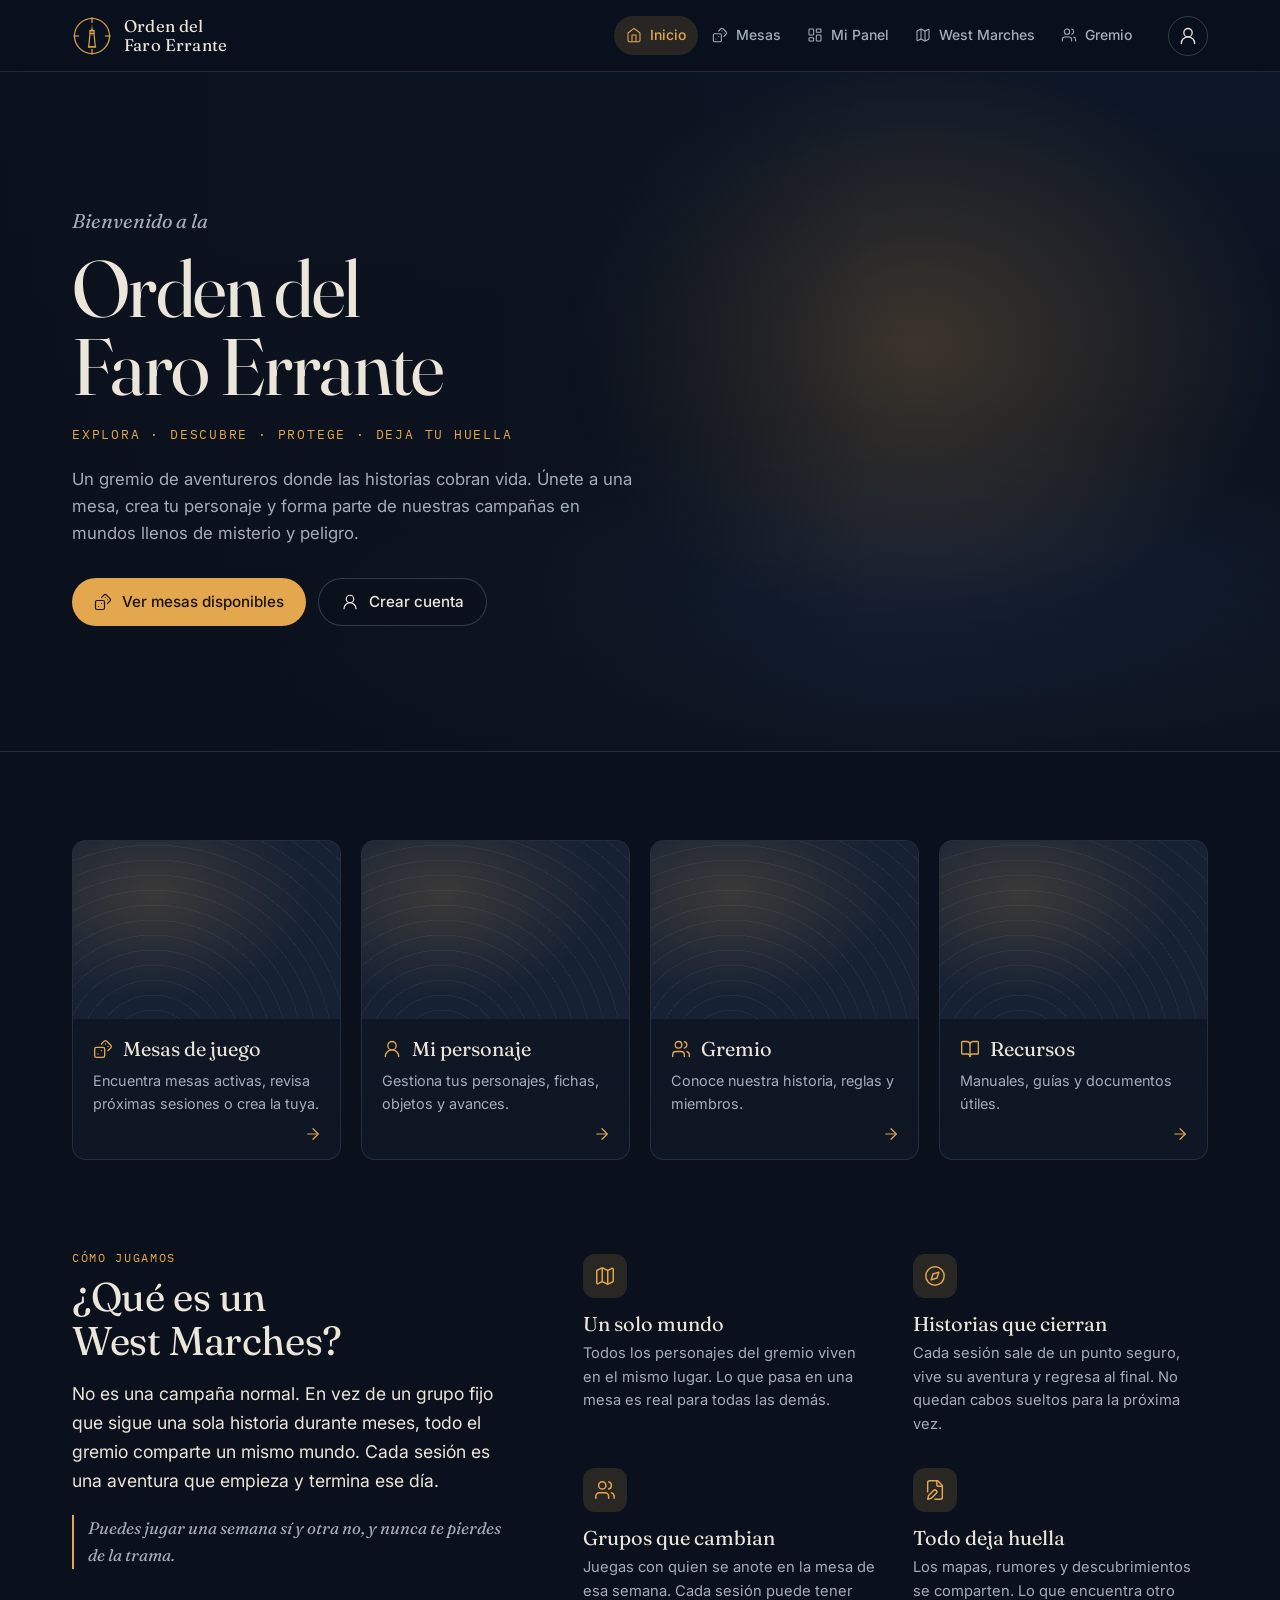
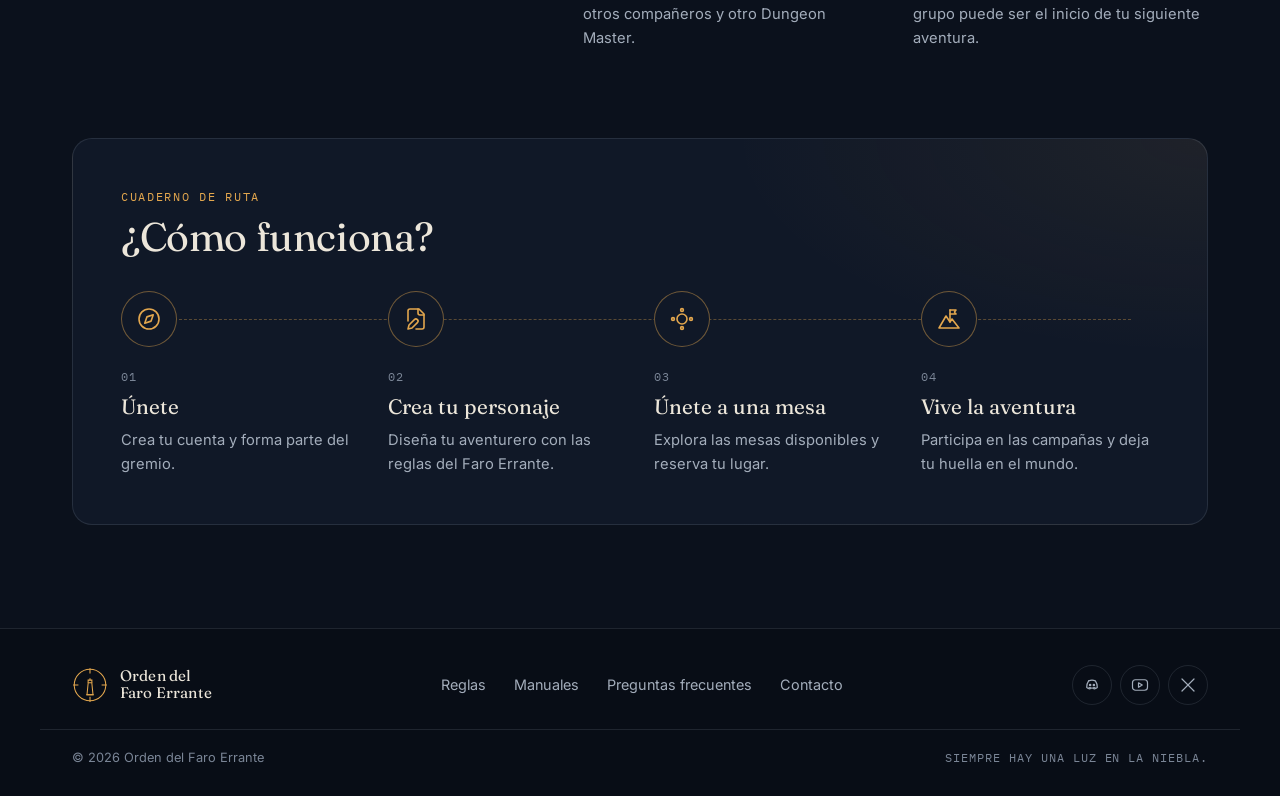
==== commit 0fe816f2: "Reemplazar Campañas destacadas por la sección ¿Qué es un West Marches? - Se quita la sección Campaña" ====
--- a/index.html
+++ b/index.html
@@ -38,8 +38,6 @@
       <symbol id="i-pen" viewBox="0 0 24 24"><path d="M12 22h6a2 2 0 0 0 2-2V7l-5-5H6a2 2 0 0 0-2 2v10"/><path d="M14 2v4a2 2 0 0 0 2 2h4"/><path d="M10.4 12.6a2 2 0 1 1 3 3L8 21l-4 1 1-4Z"/></symbol>
       <symbol id="i-table" viewBox="0 0 24 24"><circle cx="12" cy="12" r="5"/><circle cx="12" cy="3" r="1.4"/><circle cx="12" cy="21" r="1.4"/><circle cx="3" cy="12" r="1.4"/><circle cx="21" cy="12" r="1.4"/></symbol>
       <symbol id="i-flag" viewBox="0 0 24 24"><path d="m2 21 7-12 4 6 2-3 7 9z"/><path d="M13 15V3"/><path d="M13 3h6l-1.5 2 1.5 2h-6"/></symbol>
-      <symbol id="i-level" viewBox="0 0 24 24"><path d="M6 20v-4"/><path d="M12 20v-9"/><path d="M18 20V4"/></symbol>
-      <symbol id="i-beacon" viewBox="0 0 24 24"><path d="M9 21l1-12h4l1 12z"/><path d="M8 21h8"/><path d="M10 9V6h4v3"/><path d="M12 6V4"/><path d="M4 6l4 1.5"/><path d="M20 6l-4 1.5"/></symbol>
       <symbol id="i-menu" viewBox="0 0 24 24"><path d="M4 7h16"/><path d="M4 12h16"/><path d="M4 17h16"/></symbol>
       <symbol id="i-close" viewBox="0 0 24 24"><path d="M18 6 6 18"/><path d="m6 6 12 12"/></symbol>
       <symbol id="i-discord" viewBox="0 0 24 24"><path d="M7.5 6.5c1.4-.6 2.9-1 4.5-1s3.1.4 4.5 1c1.8 2.6 2.6 5.5 2.5 8.7-1.3 1-2.7 1.7-4.2 2.1l-.9-1.5"/><path d="M7.5 6.5C5.7 9.1 4.9 12 5 15.2c1.3 1 2.7 1.7 4.2 2.1l.9-1.5"/><path d="M8 15.3c2.6 1.2 5.4 1.2 8 0"/><circle cx="9.5" cy="12" r=".9"/><circle cx="14.5" cy="12" r=".9"/></symbol>
@@ -71,7 +69,7 @@
           <li><a href="#" aria-current="page"><svg class="ico"><use href="#i-home"/></svg>Inicio</a></li>
           <li><a href="mesas.html"><svg class="ico"><use href="#i-dice"/></svg>Mesas</a></li>
           <li><a href="#secciones"><svg class="ico"><use href="#i-panel"/></svg>Mi Panel</a></li>
-          <li><a href="#campanas"><svg class="ico"><use href="#i-map"/></svg>Campañas</a></li>
+          <li><a href="#west-marches"><svg class="ico"><use href="#i-map"/></svg>West Marches</a></li>
           <li><a href="#secciones"><svg class="ico"><use href="#i-users"/></svg>Gremio</a></li>
         </ul>
       </nav>
@@ -149,6 +147,41 @@
       </div>
     </section>
 
+    <!-- ============ ¿Qué es un West Marches? ============ -->
+    <section class="section" id="west-marches" aria-labelledby="wm-title">
+      <div class="container wm">
+        <header class="wm-intro">
+          <p class="kicker">Cómo jugamos</p>
+          <h2 id="wm-title">¿Qué es un West Marches?</h2>
+          <p class="wm-lead">No es una campaña normal. En vez de un grupo fijo que sigue una sola historia durante meses, todo el gremio comparte un mismo mundo. Cada sesión es una aventura que empieza y termina ese día.</p>
+          <p class="wm-note">Puedes jugar una semana sí y otra no, y nunca te pierdes de la trama.</p>
+        </header>
+
+        <ul class="wm-points">
+          <li class="wm-point">
+            <span class="wm-icon"><svg class="ico"><use href="#i-map"/></svg></span>
+            <h3>Un solo mundo</h3>
+            <p>Todos los personajes del gremio viven en el mismo lugar. Lo que pasa en una mesa es real para todas las demás.</p>
+          </li>
+          <li class="wm-point">
+            <span class="wm-icon"><svg class="ico"><use href="#i-compass"/></svg></span>
+            <h3>Historias que cierran</h3>
+            <p>Cada sesión sale de un punto seguro, vive su aventura y regresa al final. No quedan cabos sueltos para la próxima vez.</p>
+          </li>
+          <li class="wm-point">
+            <span class="wm-icon"><svg class="ico"><use href="#i-users"/></svg></span>
+            <h3>Grupos que cambian</h3>
+            <p>Juegas con quien se anote en la mesa de esa semana. Cada sesión puede tener otros compañeros y otro Dungeon Master.</p>
+          </li>
+          <li class="wm-point">
+            <span class="wm-icon"><svg class="ico"><use href="#i-pen"/></svg></span>
+            <h3>Todo deja huella</h3>
+            <p>Los mapas, rumores y descubrimientos se comparten. Lo que encuentra otro grupo puede ser el inicio de tu siguiente aventura.</p>
+          </li>
+        </ul>
+      </div>
+    </section>
+
     <!-- ============ Cómo funciona ============ -->
     <section class="section" id="como-funciona" aria-labelledby="como-title">
       <div class="container">
@@ -188,68 +221,6 @@
       </div>
     </section>
 
-    <!-- ============ Campañas destacadas ============ -->
-    <section class="section" id="campanas" aria-labelledby="campanas-title">
-      <div class="container">
-        <header class="section-head section-head-row">
-          <div>
-            <p class="kicker">Rutas abiertas</p>
-            <h2 id="campanas-title">Campañas destacadas</h2>
-          </div>
-          <a class="link-more" href="#">Ver todas las campañas <svg class="ico"><use href="#i-arrow"/></svg></a>
-        </header>
-
-        <div class="campaigns">
-          <article class="campaign">
-            <a href="#" class="campaign-link">
-              <div class="campaign-media"><img src="assets/img/campana-valdoren.jpg" alt="" loading="lazy" onerror="this.remove()"></div>
-              <span class="chip">Plazas abiertas</span>
-              <div class="campaign-overlay">
-                <h3>Valdoren</h3>
-                <p>La Marca Carmesí</p>
-              </div>
-            </a>
-            <ul class="campaign-meta">
-              <li><svg class="ico"><use href="#i-users"/></svg>4/10</li>
-              <li><svg class="ico"><use href="#i-level"/></svg>Niv. 1–4</li>
-              <li><svg class="ico"><use href="#i-beacon"/></svg>Faro Errante</li>
-            </ul>
-          </article>
-
-          <article class="campaign">
-            <a href="#" class="campaign-link">
-              <div class="campaign-media"><img src="assets/img/campana-neverwinter.jpg" alt="" loading="lazy" onerror="this.remove()"></div>
-              <span class="chip">Plazas abiertas</span>
-              <div class="campaign-overlay">
-                <h3>Neverwinter</h3>
-                <p>Ecos del Abismo</p>
-              </div>
-            </a>
-            <ul class="campaign-meta">
-              <li><svg class="ico"><use href="#i-users"/></svg>5/10</li>
-              <li><svg class="ico"><use href="#i-level"/></svg>Niv. 1–4</li>
-              <li><svg class="ico"><use href="#i-beacon"/></svg>Faro Errante</li>
-            </ul>
-          </article>
-
-          <article class="campaign">
-            <a href="#" class="campaign-link">
-              <div class="campaign-media"><img src="assets/img/campana-chult.jpg" alt="" loading="lazy" onerror="this.remove()"></div>
-              <span class="chip">Plazas abiertas</span>
-              <div class="campaign-overlay">
-                <h3>Expediciones de Chult</h3>
-                <p>Tierra de Dinosaurios</p>
-              </div>
-            </a>
-            <ul class="campaign-meta">
-              <li><svg class="ico"><use href="#i-users"/></svg>3/10</li>
-              <li><svg class="ico"><use href="#i-level"/></svg>Niv. 1–4</li>
-              <li><svg class="ico"><use href="#i-beacon"/></svg>Faro Errante</li>
-            </ul>
-          </article>
-        </div>
-      </div>
-    </section>
   </main>
 
   <!-- ============ Pie ============ -->
--- a/styles.css
+++ b/styles.css
@@ -219,7 +219,6 @@
 .section:last-of-type { padding-bottom: clamp(56px, 8vw, 104px); }
 
 .section-head { margin-bottom: 32px; }
-.section-head-row { display: flex; align-items: flex-end; justify-content: space-between; gap: 16px; flex-wrap: wrap; }
 .kicker {
   font-family: var(--font-mono); font-size: 0.75rem; letter-spacing: 0.14em; text-transform: uppercase;
   color: var(--amber); margin-bottom: 8px;
@@ -230,12 +229,6 @@
   line-height: 1.1; letter-spacing: -0.01em;
 }
 
-.link-more {
-  display: inline-flex; align-items: center; gap: 8px;
-  font-size: 0.9rem; font-weight: 500; color: var(--amber);
-}
-.link-more .ico { width: 16px; height: 16px; transition: transform 0.2s var(--ease); }
-.link-more:hover .ico { transform: translateX(3px); }
 
 /* ---------- Tarjetas ---------- */
 .cards { display: grid; grid-template-columns: repeat(4, 1fr); gap: 20px; }
@@ -251,7 +244,7 @@
 .card:hover { border-color: rgba(227, 167, 78, 0.5); transform: translateY(-3px); }
 
 /* Imagen con respaldo de curvas de nivel */
-.card-media, .campaign-media {
+.card-media {
   position: relative; overflow: hidden;
   background:
     repeating-radial-gradient(circle at 30% 120%, transparent 0 14px, rgba(163, 173, 187, 0.07) 14px 15px),
@@ -259,11 +252,11 @@
     var(--ink-3);
 }
 .card-media { aspect-ratio: 3 / 2; }
-.card-media img, .campaign-media img {
+.card-media img {
   width: 100%; height: 100%; object-fit: cover;
   transition: transform 0.6s var(--ease);
 }
-.card:hover .card-media img, .campaign-link:hover img { transform: scale(1.04); }
+.card:hover .card-media img { transform: scale(1.04); }
 
 .card-body { position: relative; flex: 1; padding: 18px 20px 44px; }
 .card h3 {
@@ -317,44 +310,25 @@
 .step h3 { margin-top: 4px; font-family: var(--font-display); font-size: 1.3rem; }
 .step p { margin-top: 6px; font-size: 0.92rem; color: var(--fog); max-width: 26ch; }
 
-/* ---------- Campañas ---------- */
-.campaigns { display: grid; grid-template-columns: repeat(3, 1fr); gap: 20px; }
-
-.campaign {
-  display: flex; flex-direction: column;
-  border: 1px solid var(--line); border-radius: var(--radius);
-  background: var(--ink-2); overflow: hidden;
-  transition: border-color 0.25s;
-}
-.campaign:hover { border-color: rgba(227, 167, 78, 0.5); }
-
-.campaign-link { position: relative; display: block; }
-.campaign-media { aspect-ratio: 3 / 2; }
-.campaign-overlay {
-  position: absolute; inset: auto 0 0 0;
-  padding: 48px 20px 18px;
-  background: linear-gradient(0deg, rgba(11, 17, 28, 0.95) 10%, rgba(11, 17, 28, 0));
-}
-.campaign-overlay h3 { font-family: var(--font-display); font-size: 1.5rem; line-height: 1.15; }
-.campaign-overlay p { margin-top: 2px; font-family: var(--font-display); font-style: italic; color: var(--fog); }
-
-.chip {
-  position: absolute; top: 14px; left: 14px;
-  padding: 3px 10px; border-radius: 999px;
-  font-family: var(--font-mono); font-size: 0.7rem; letter-spacing: 0.08em; text-transform: uppercase;
-  color: var(--amber); background: rgba(11, 17, 28, 0.7); border: 1px solid rgba(227, 167, 78, 0.4);
-  backdrop-filter: blur(6px); -webkit-backdrop-filter: blur(6px);
-}
-
-.campaign-meta {
-  display: flex; align-items: center; gap: 18px; flex-wrap: wrap;
-  padding: 14px 20px;
-  border-top: 1px solid var(--line);
-  font-size: 0.85rem; color: var(--fog);
-}
-.campaign-meta li { display: inline-flex; align-items: center; gap: 6px; }
-.campaign-meta li:last-child { margin-left: auto; color: var(--amber); }
-.campaign-meta .ico { width: 16px; height: 16px; }
+/* ---------- ¿Qué es un West Marches? ---------- */
+.wm {
+  display: grid; grid-template-columns: minmax(0, 5fr) minmax(0, 7fr); gap: clamp(32px, 5vw, 72px);
+  align-items: start;
+}
+.wm-intro h2 { text-wrap: balance; }
+.wm-lead { margin-top: 16px; font-size: 1.1rem; line-height: 1.65; color: var(--paper); max-width: 46ch; }
+.wm-note {
+  margin-top: 20px; padding-left: 14px; border-left: 2px solid var(--amber);
+  font-family: var(--font-display); font-style: italic; font-size: 1.05rem; color: var(--fog);
+}
+.wm-points { display: grid; grid-template-columns: repeat(2, minmax(0, 1fr)); gap: 32px 36px; padding-top: 6px; }
+.wm-point h3 { margin-top: 14px; font-family: var(--font-display); font-size: 1.25rem; line-height: 1.2; }
+.wm-point p { margin-top: 6px; font-size: 0.92rem; color: var(--fog); }
+.wm-icon {
+  display: grid; place-items: center; width: 44px; height: 44px; border-radius: 12px;
+  background: var(--amber-soft); color: var(--amber);
+}
+.wm-icon .ico { width: 22px; height: 22px; }
 
 /* ---------- Pie ---------- */
 .site-footer { border-top: 1px solid var(--line); background: rgba(8, 12, 20, 0.7); }
@@ -413,7 +387,7 @@
   .cards { grid-template-columns: repeat(2, 1fr); }
   .steps { grid-template-columns: repeat(2, 1fr); row-gap: 40px; }
   .steps::before { display: none; }
-  .campaigns { grid-template-columns: repeat(2, 1fr); }
+  .wm { grid-template-columns: minmax(0, 1fr); }
 }
 
 @media (max-width: 720px) {
@@ -436,7 +410,7 @@
   .step-icon { position: absolute; left: 0; top: 0; }
   .step-num { margin-top: 0; }
 
-  .campaigns { grid-template-columns: 1fr; }
+  .wm-points { grid-template-columns: minmax(0, 1fr); gap: 28px; }
 
   .footer-inner { flex-direction: column; align-items: flex-start; }
   .footer-nav { gap: 8px 20px; }
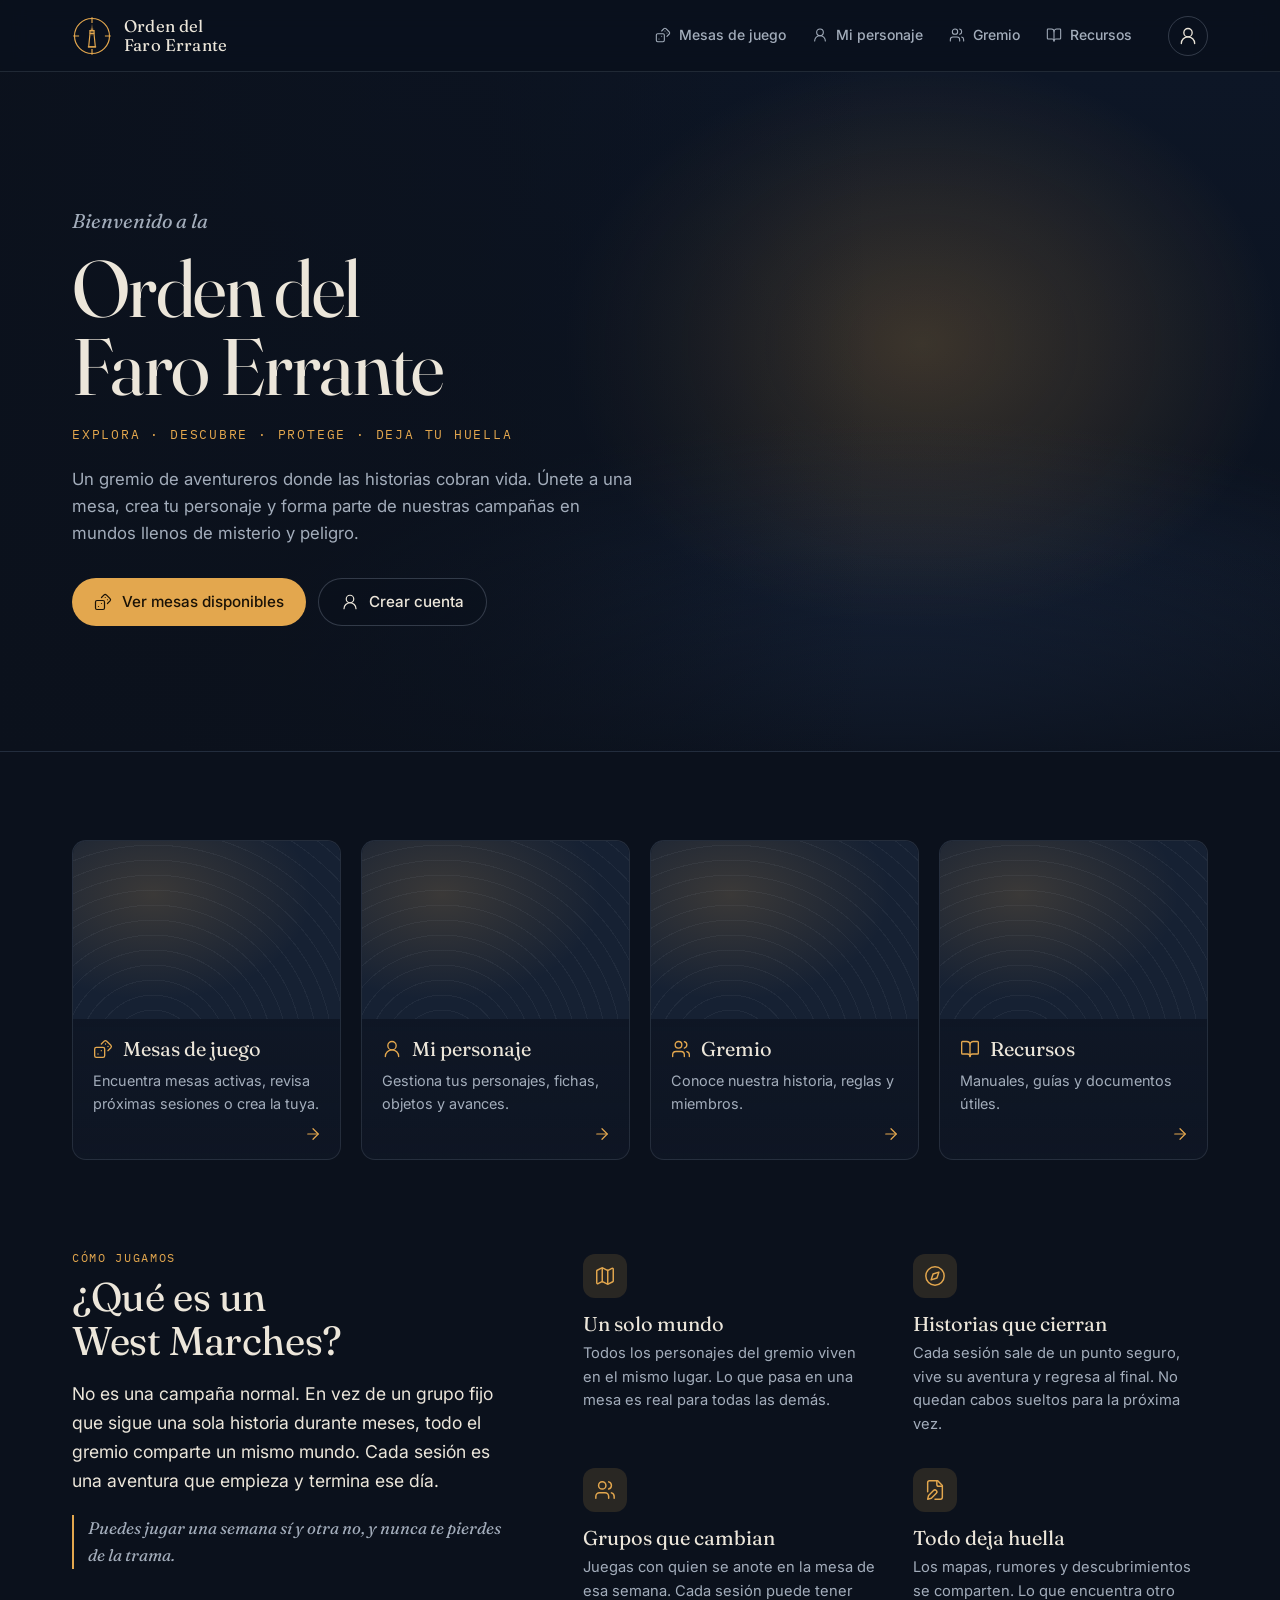
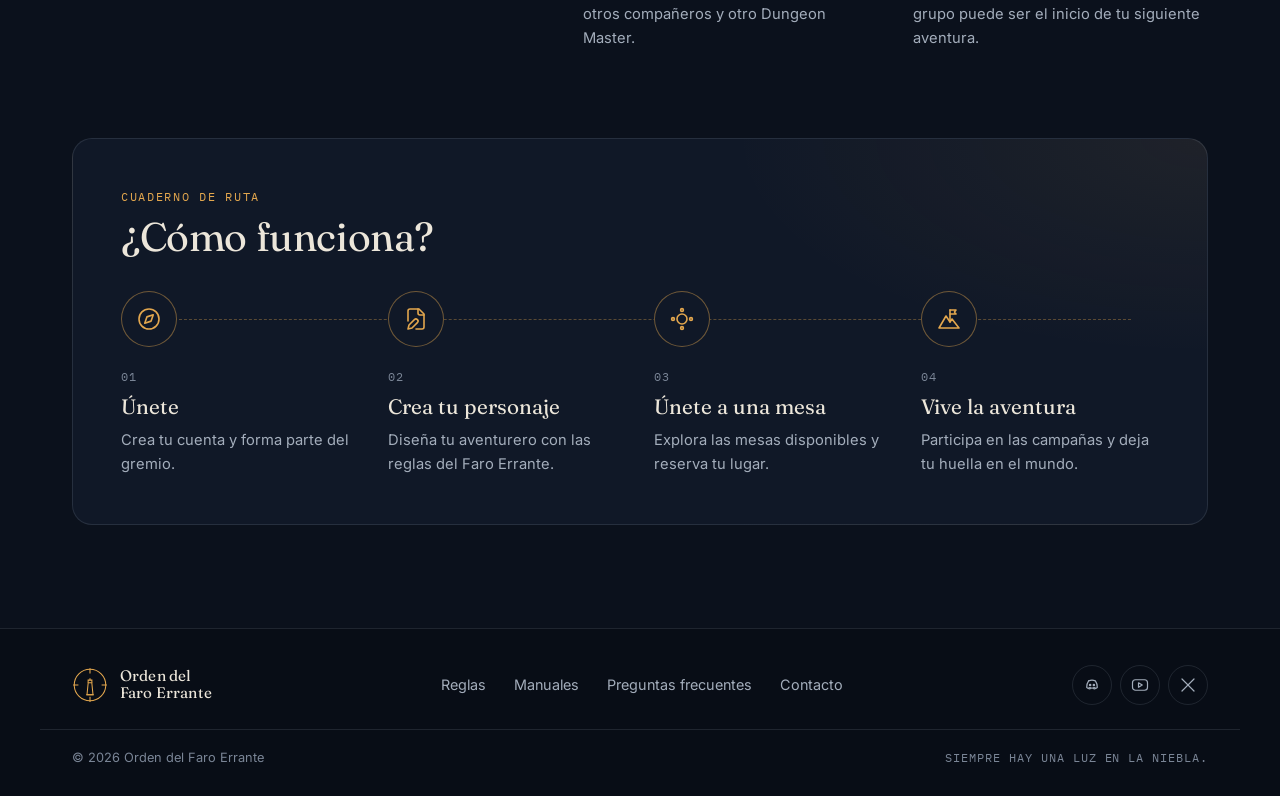
==== commit 2209f67a: "Igualar el menú a las cuatro tarjetas principales El menú (normal en escritorio y de hamburguesa en " ====
--- a/index.html
+++ b/index.html
@@ -23,9 +23,7 @@
   <!-- Íconos (estilo de línea, basados en Lucide) -->
   <svg width="0" height="0" style="position:absolute" aria-hidden="true">
     <defs>
-      <symbol id="i-home" viewBox="0 0 24 24"><path d="m3 9 9-7 9 7v11a2 2 0 0 1-2 2H5a2 2 0 0 1-2-2z"/><path d="M9 22V12h6v10"/></symbol>
       <symbol id="i-dice" viewBox="0 0 24 24"><rect width="12" height="12" x="2" y="10" rx="2"/><path d="m17.92 14 3.5-3.5a2.24 2.24 0 0 0 0-3l-5-4.92a2.24 2.24 0 0 0-3 0L10 6"/><path d="M6 18h.01"/><path d="M10 14h.01"/><path d="M15 6h.01"/><path d="M18 9h.01"/></symbol>
-      <symbol id="i-panel" viewBox="0 0 24 24"><rect width="7" height="9" x="3" y="3" rx="1"/><rect width="7" height="5" x="14" y="3" rx="1"/><rect width="7" height="9" x="14" y="12" rx="1"/><rect width="7" height="5" x="3" y="16" rx="1"/></symbol>
       <symbol id="i-user" viewBox="0 0 24 24"><circle cx="12" cy="8" r="5"/><path d="M20 21a8 8 0 0 0-16 0"/></symbol>
       <symbol id="i-map" viewBox="0 0 24 24"><path d="M14.1 5.55a2 2 0 0 0 1.8 0l3.66-1.83A1 1 0 0 1 21 4.62v12.76a1 1 0 0 1-.55.9l-4.55 2.27a2 2 0 0 1-1.8 0l-4.2-2.1a2 2 0 0 0-1.8 0l-3.66 1.83A1 1 0 0 1 3 19.38V6.62a1 1 0 0 1 .55-.9L8.1 3.45a2 2 0 0 1 1.8 0z"/><path d="M15 5.76v15"/><path d="M9 3.24v15"/></symbol>
       <symbol id="i-calendar" viewBox="0 0 24 24"><path d="M8 2v4"/><path d="M16 2v4"/><rect width="18" height="18" x="3" y="4" rx="2"/><path d="M3 10h18"/><path d="M8 14h.01"/><path d="M12 14h.01"/><path d="M16 14h.01"/><path d="M8 18h.01"/><path d="M12 18h.01"/></symbol>
@@ -66,11 +64,10 @@
 
       <nav class="main-nav" id="main-nav" aria-label="Principal" data-nav>
         <ul>
-          <li><a href="#" aria-current="page"><svg class="ico"><use href="#i-home"/></svg>Inicio</a></li>
-          <li><a href="mesas.html"><svg class="ico"><use href="#i-dice"/></svg>Mesas</a></li>
-          <li><a href="#secciones"><svg class="ico"><use href="#i-panel"/></svg>Mi Panel</a></li>
-          <li><a href="#west-marches"><svg class="ico"><use href="#i-map"/></svg>West Marches</a></li>
-          <li><a href="#secciones"><svg class="ico"><use href="#i-users"/></svg>Gremio</a></li>
+          <li><a href="mesas.html"><svg class="ico"><use href="#i-dice"/></svg>Mesas de juego</a></li>
+          <li><a href="#"><svg class="ico"><use href="#i-user"/></svg>Mi personaje</a></li>
+          <li><a href="#"><svg class="ico"><use href="#i-users"/></svg>Gremio</a></li>
+          <li><a href="#"><svg class="ico"><use href="#i-book"/></svg>Recursos</a></li>
         </ul>
       </nav>
 
@@ -157,7 +154,7 @@
           <p class="wm-note">Puedes jugar una semana sí y otra no, y nunca te pierdes de la trama.</p>
         </header>
 
-        <ul class="wm-points">
+        <ul class="wm-points" data-wm-points>
           <li class="wm-point">
             <span class="wm-icon"><svg class="ico"><use href="#i-map"/></svg></span>
             <h3>Un solo mundo</h3>
@@ -179,6 +176,7 @@
             <p>Los mapas, rumores y descubrimientos se comparten. Lo que encuentra otro grupo puede ser el inicio de tu siguiente aventura.</p>
           </li>
         </ul>
+        <div class="wm-dots" aria-hidden="true" data-wm-dots><span class="is-active"></span><span></span><span></span><span></span></div>
       </div>
     </section>
 
--- a/styles.css
+++ b/styles.css
@@ -329,6 +329,7 @@
   background: var(--amber-soft); color: var(--amber);
 }
 .wm-icon .ico { width: 22px; height: 22px; }
+.wm-dots { display: none; }
 
 /* ---------- Pie ---------- */
 .site-footer { border-top: 1px solid var(--line); background: rgba(8, 12, 20, 0.7); }
@@ -373,7 +374,8 @@
   .main-nav {
     position: fixed; inset: var(--header-h) 0 auto 0;
     margin: 0; padding: 12px var(--gutter) 20px;
-    background: rgba(11, 17, 28, 0.97);
+    background: var(--ink);
+    box-shadow: 0 24px 48px rgba(0, 0, 0, 0.45);
     border-bottom: 1px solid var(--line);
     transform: translateY(-8px); opacity: 0; visibility: hidden;
     transition: opacity 0.2s, transform 0.25s var(--ease), visibility 0.2s;
@@ -410,7 +412,26 @@
   .step-icon { position: absolute; left: 0; top: 0; }
   .step-num { margin-top: 0; }
 
-  .wm-points { grid-template-columns: minmax(0, 1fr); gap: 28px; }
+  /* En el cel, los puntos se vuelven un carrusel que se desliza de lado */
+  .wm { gap: 28px; }
+  .wm-lead { font-size: 1rem; }
+  .wm-note { font-size: 1rem; }
+  .wm-points {
+    display: flex; gap: 12px;
+    margin-inline: calc(var(--gutter) * -1);
+    padding: 0 var(--gutter) 4px;
+    overflow-x: auto; scroll-snap-type: x mandatory; scroll-padding-inline: var(--gutter);
+    scrollbar-width: none;
+  }
+  .wm-points::-webkit-scrollbar { display: none; }
+  .wm-point {
+    flex: 0 0 80%; scroll-snap-align: start;
+    padding: 20px; border: 1px solid var(--line); border-radius: var(--radius);
+    background: var(--ink-2);
+  }
+  .wm-dots { display: flex; justify-content: center; gap: 8px; margin-top: -12px; }
+  .wm-dots span { width: 6px; height: 6px; border-radius: 999px; background: var(--line-strong); transition: width 0.25s var(--ease), background-color 0.25s; }
+  .wm-dots span.is-active { width: 18px; background: var(--amber); }
 
   .footer-inner { flex-direction: column; align-items: flex-start; }
   .footer-nav { gap: 8px 20px; }
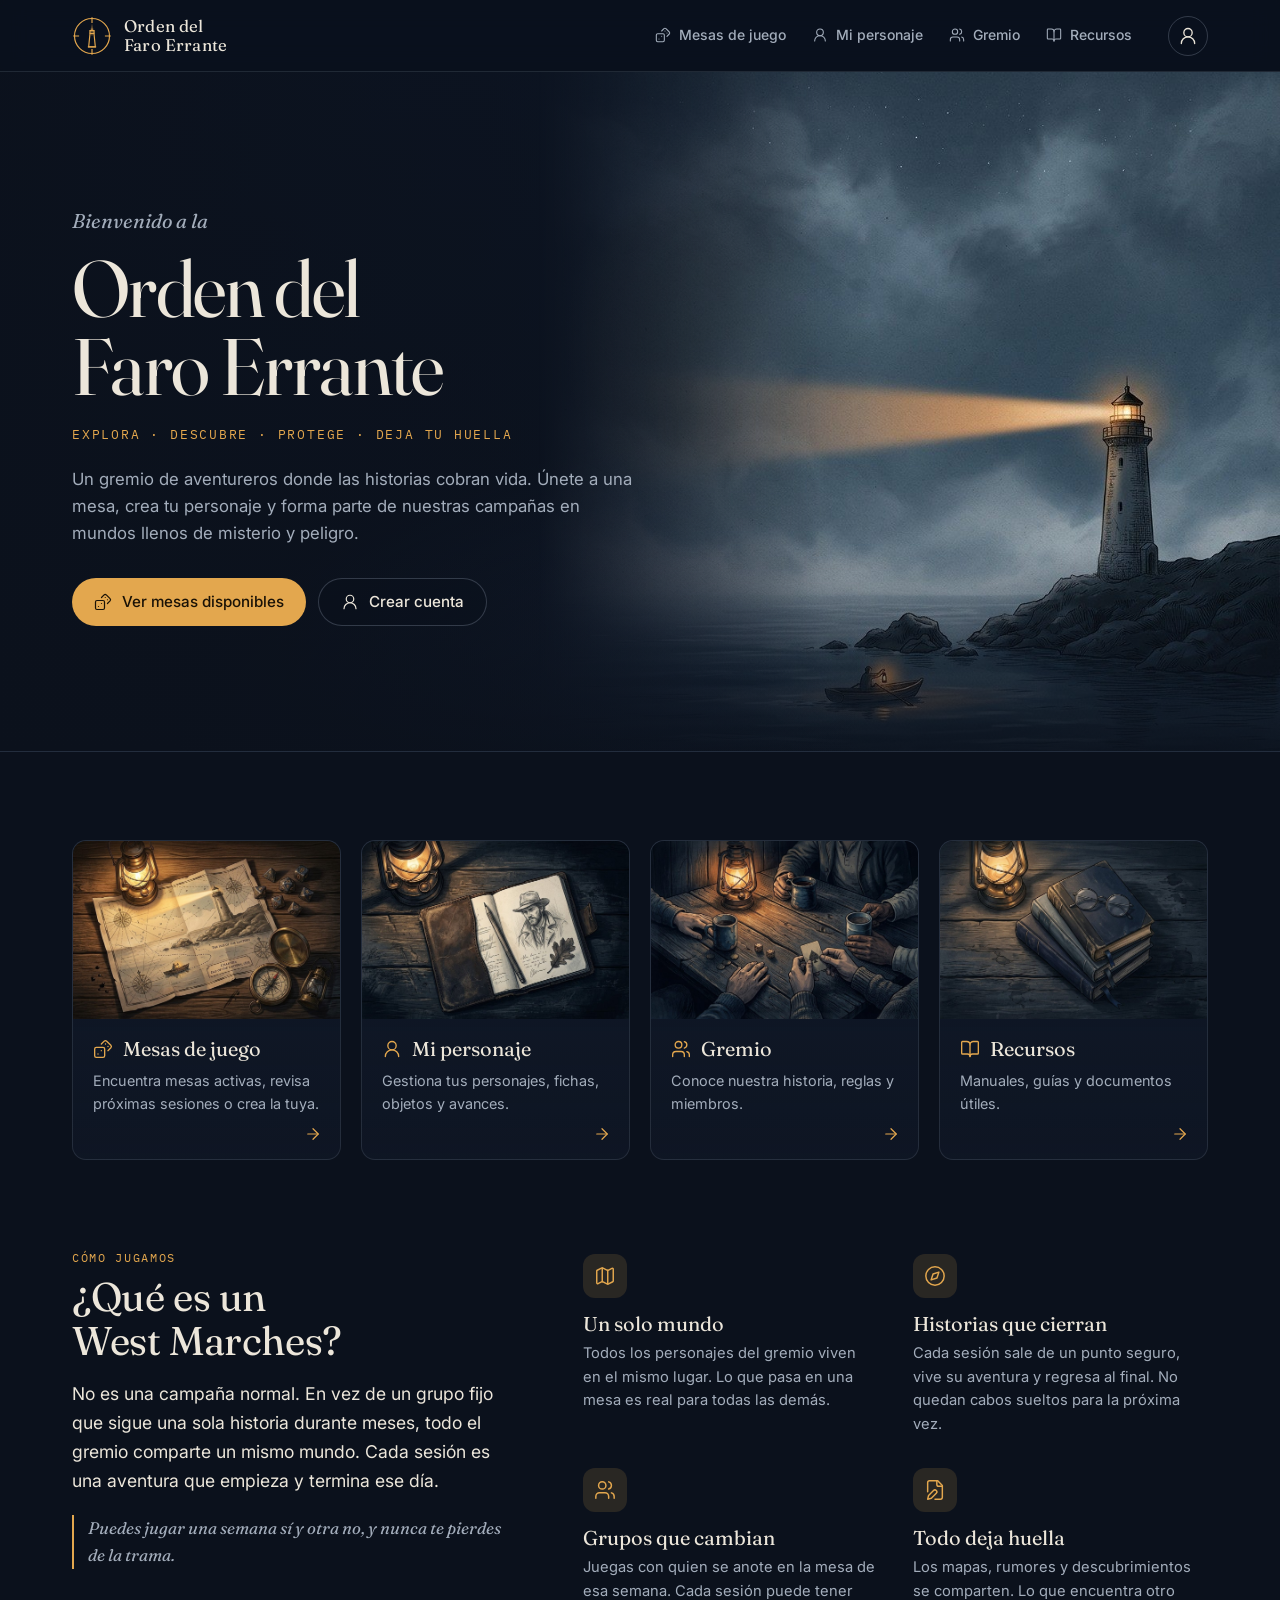
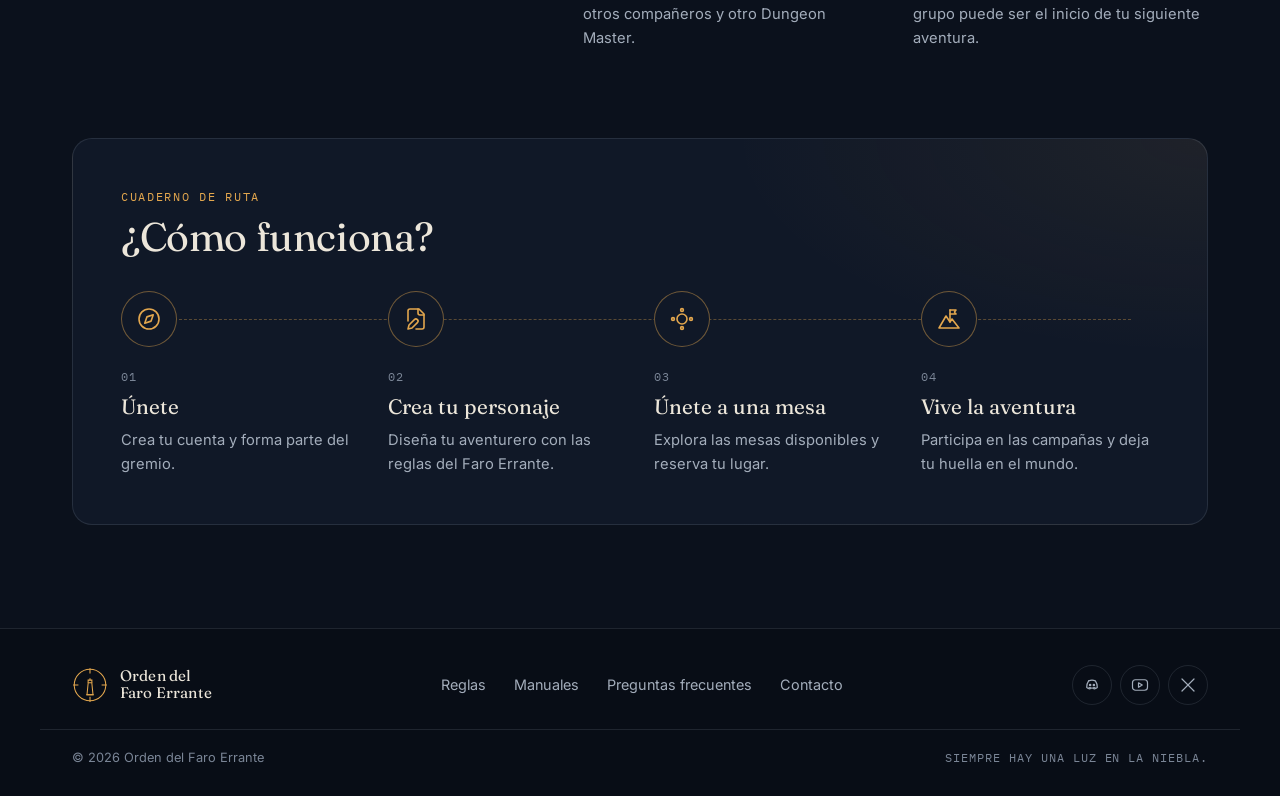
==== commit b2fc298d: "Agregar las ilustraciones del hero y de las tarjetas - Hero: la ilustración del faro ocupa la mitad " ====
--- a/index.html
+++ b/index.html
@@ -87,8 +87,7 @@
     <!-- ============ Hero ============ -->
     <section class="hero">
       <picture class="hero-media">
-        <source media="(max-width: 720px)" srcset="assets/img/hero-mobile.jpg">
-        <img src="assets/img/hero.jpg" alt="Un faro solitario ilumina la niebla sobre el mar al anochecer" fetchpriority="high" onerror="this.remove()">
+        <img src="assets/img/hero.jpg" alt="Un faro ilumina la niebla sobre el mar de noche mientras una barca con linterna se acerca a la costa" fetchpriority="high" onerror="this.remove()">
       </picture>
       <div class="container hero-inner">
         <p class="eyebrow">Bienvenido a la</p>
--- a/styles.css
+++ b/styles.css
@@ -177,8 +177,12 @@
     radial-gradient(ellipse 80% 70% at 70% 100%, #1b2a44, transparent 70%),
     linear-gradient(180deg, #0d1626, #0b111c);
 }
-.hero-media { position: absolute; inset: 0; z-index: -2; }
-.hero-media img { width: 100%; height: 100%; object-fit: cover; object-position: 70% center; }
+.hero-media {
+  position: absolute; z-index: -2; top: 0; right: 0; bottom: 0; width: 58%;
+  -webkit-mask-image: linear-gradient(90deg, transparent 0%, #000 38%);
+  mask-image: linear-gradient(90deg, transparent 0%, #000 38%);
+}
+.hero-media img { width: 100%; height: 100%; object-fit: cover; object-position: 60% 85%; }
 .hero::before {
   content: ""; position: absolute; inset: 0; z-index: -1;
   background:
@@ -396,11 +400,17 @@
   :root { --header-h: 64px; }
   .brand-name { font-size: 0.95rem; }
 
-  .hero { min-height: auto; align-items: flex-end; }
-  .hero::before {
-    background: linear-gradient(0deg, rgba(11, 17, 28, 0.96) 0%, rgba(11, 17, 28, 0.75) 45%, rgba(11, 17, 28, 0.1) 100%);
+  /* En el cel la imagen va arriba, completa, y el texto debajo */
+  .hero { min-height: auto; display: block; background: var(--ink); }
+  .hero::before { display: none; }
+  .hero-media {
+    position: relative; z-index: 0; display: block; width: 100%;
+    height: min(62vh, 460px);
+    -webkit-mask-image: linear-gradient(180deg, #000 70%, transparent 100%);
+    mask-image: linear-gradient(180deg, #000 70%, transparent 100%);
   }
-  .hero-inner { padding-block: 220px 48px; }
+  .hero-media img { object-position: 68% 62%; }
+  .hero-inner { position: relative; margin-top: -24px; padding-block: 0 48px; }
   .hero-actions .btn { flex: 1 1 auto; }
 
   .cards { grid-template-columns: 1fr; gap: 16px; }
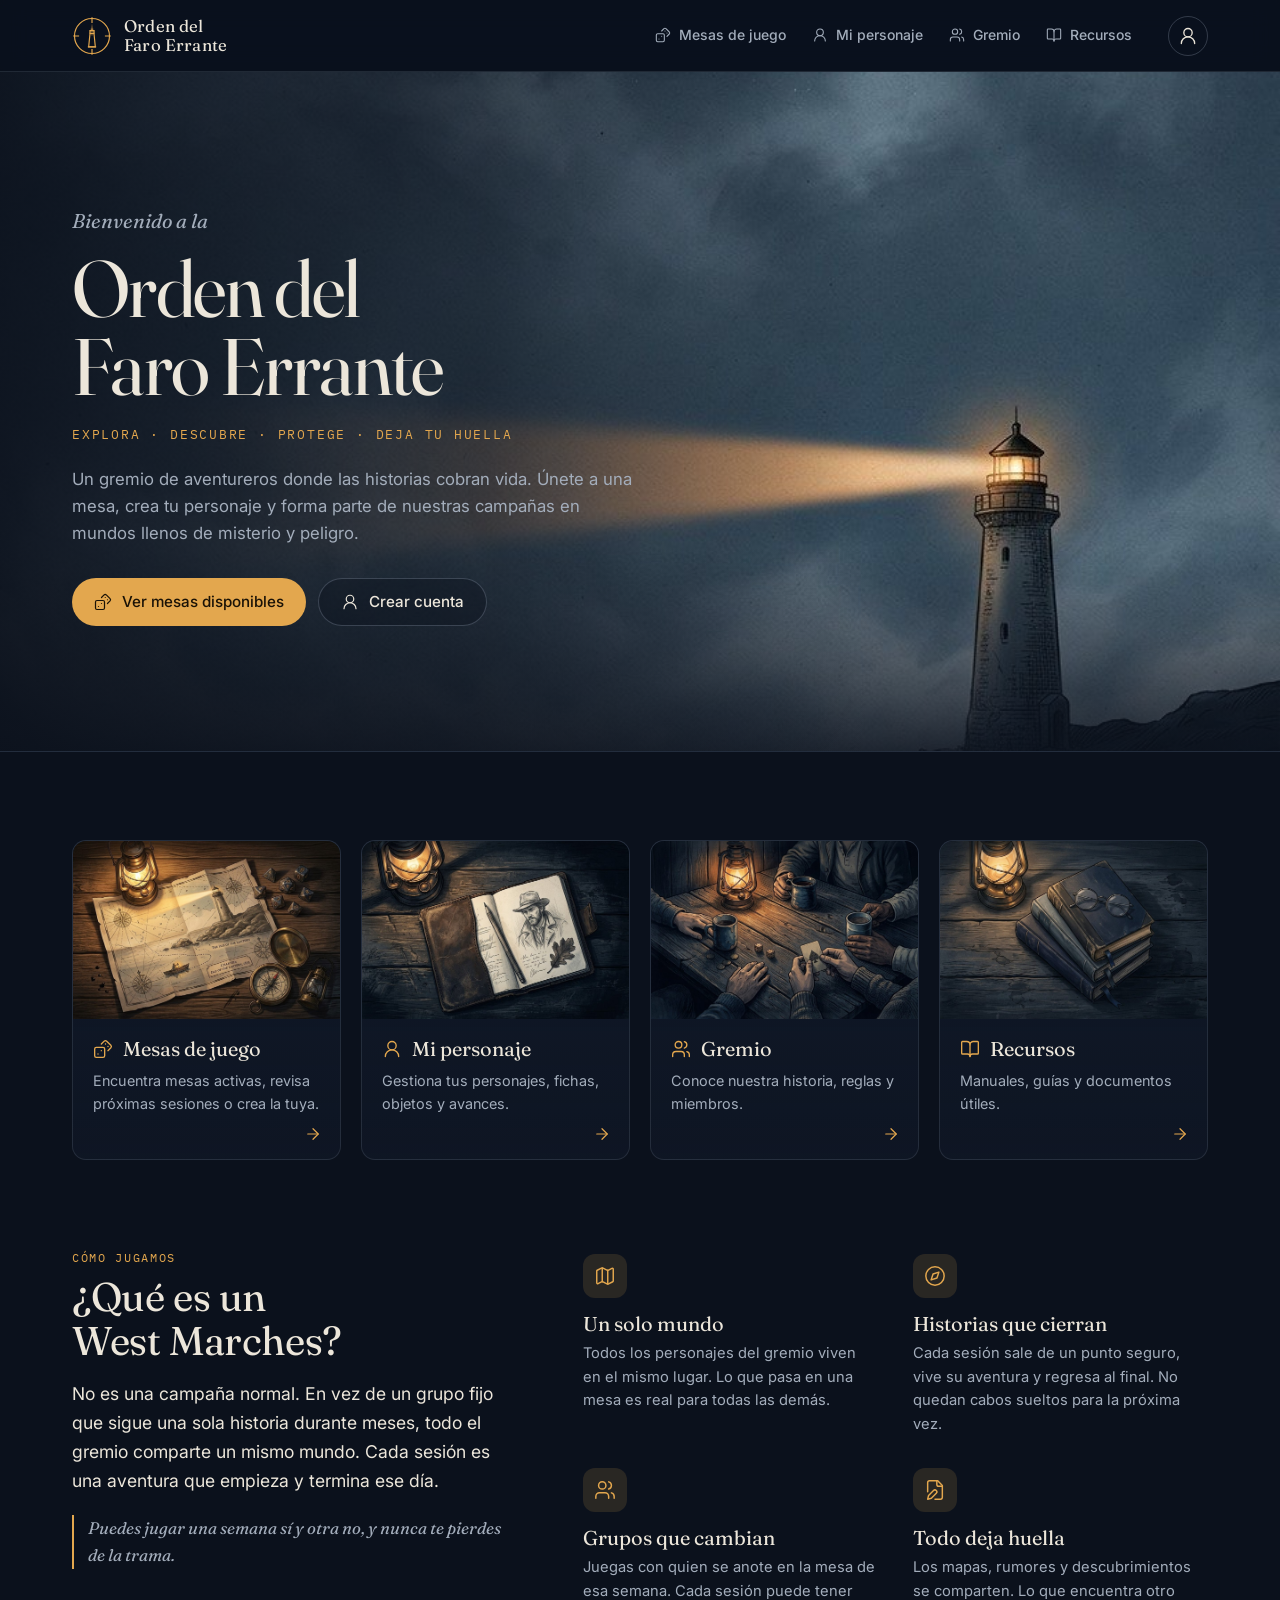
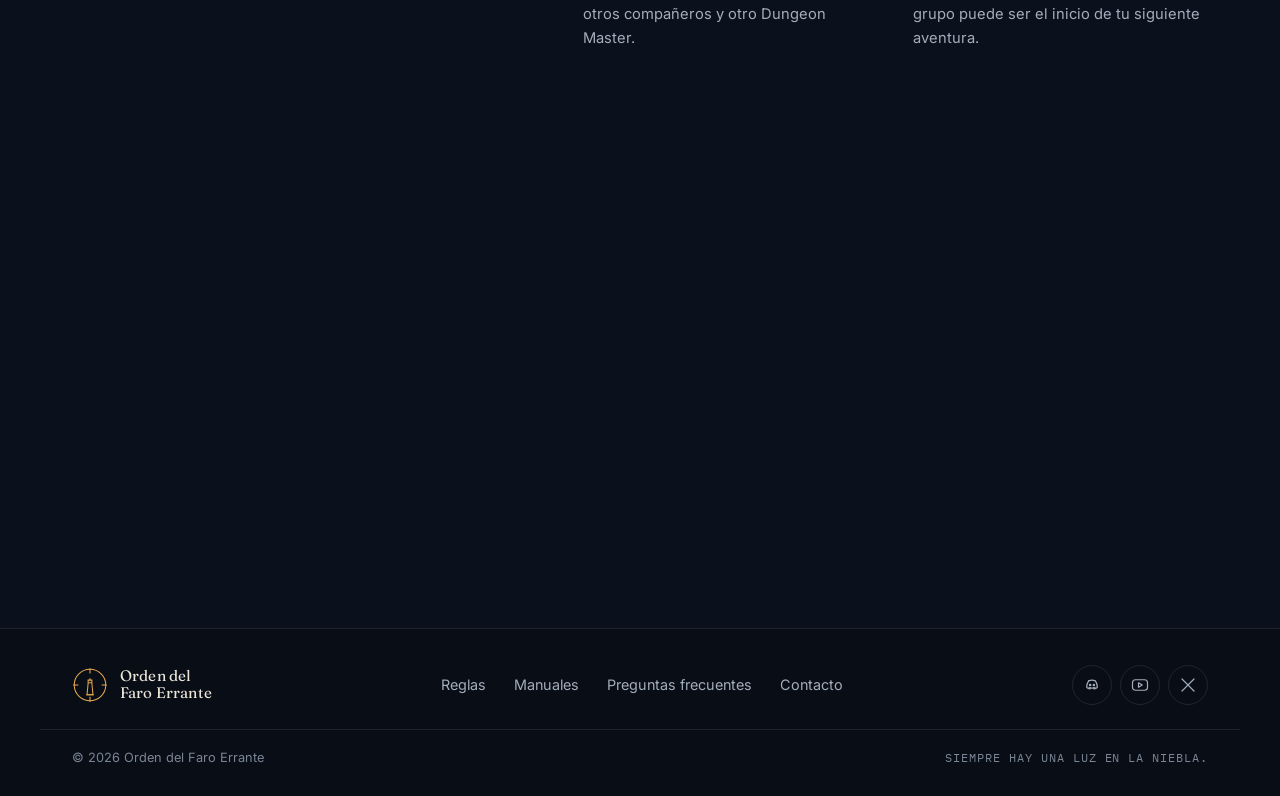
==== commit adf92923: "Usar la ilustración horizontal del faro en el hero de escritorio En escritorio el hero usa la versió" ====
--- a/index.html
+++ b/index.html
@@ -87,6 +87,7 @@
     <!-- ============ Hero ============ -->
     <section class="hero">
       <picture class="hero-media">
+        <source media="(max-width: 720px)" srcset="assets/img/hero-mobile.jpg">
         <img src="assets/img/hero.jpg" alt="Un faro ilumina la niebla sobre el mar de noche mientras una barca con linterna se acerca a la costa" fetchpriority="high" onerror="this.remove()">
       </picture>
       <div class="container hero-inner">
--- a/styles.css
+++ b/styles.css
@@ -177,12 +177,8 @@
     radial-gradient(ellipse 80% 70% at 70% 100%, #1b2a44, transparent 70%),
     linear-gradient(180deg, #0d1626, #0b111c);
 }
-.hero-media {
-  position: absolute; z-index: -2; top: 0; right: 0; bottom: 0; width: 58%;
-  -webkit-mask-image: linear-gradient(90deg, transparent 0%, #000 38%);
-  mask-image: linear-gradient(90deg, transparent 0%, #000 38%);
-}
-.hero-media img { width: 100%; height: 100%; object-fit: cover; object-position: 60% 85%; }
+.hero-media { position: absolute; inset: 0; z-index: -2; }
+.hero-media img { width: 100%; height: 100%; object-fit: cover; object-position: 75% 60%; }
 .hero::before {
   content: ""; position: absolute; inset: 0; z-index: -1;
   background:
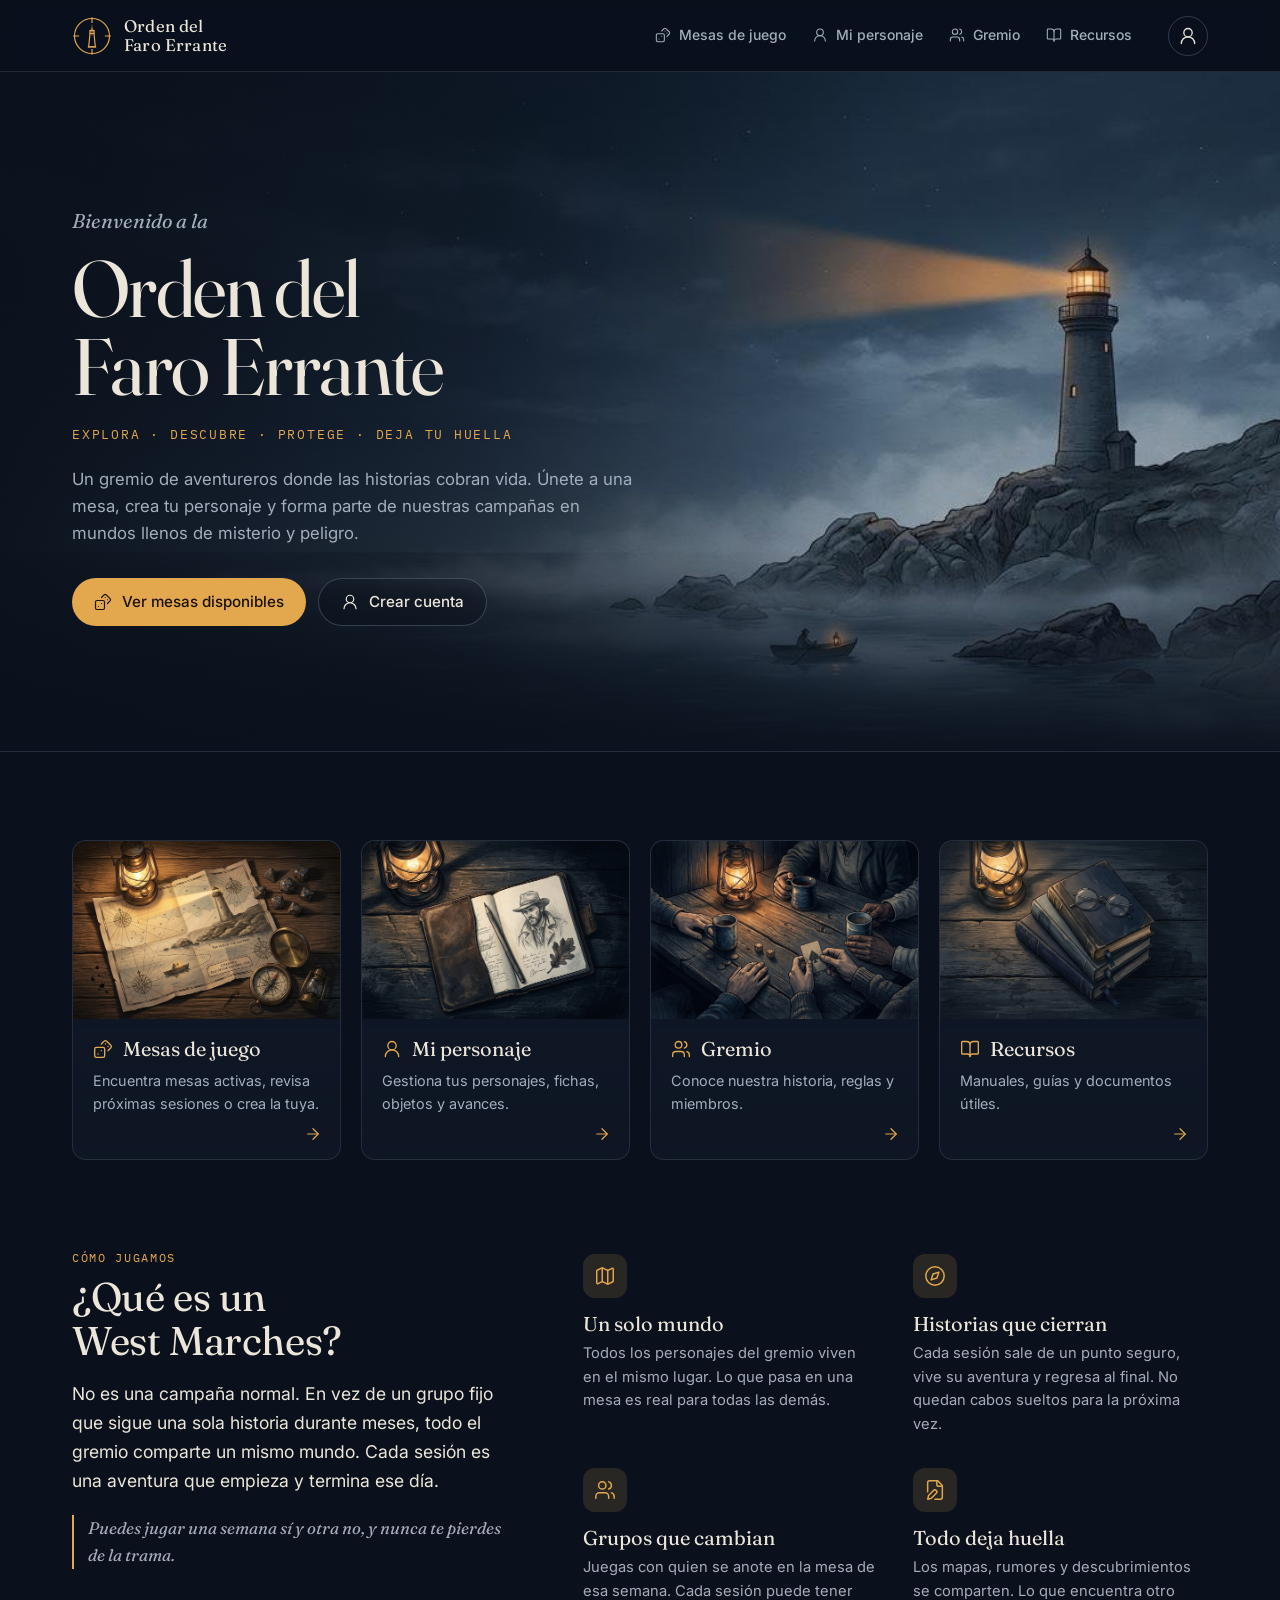
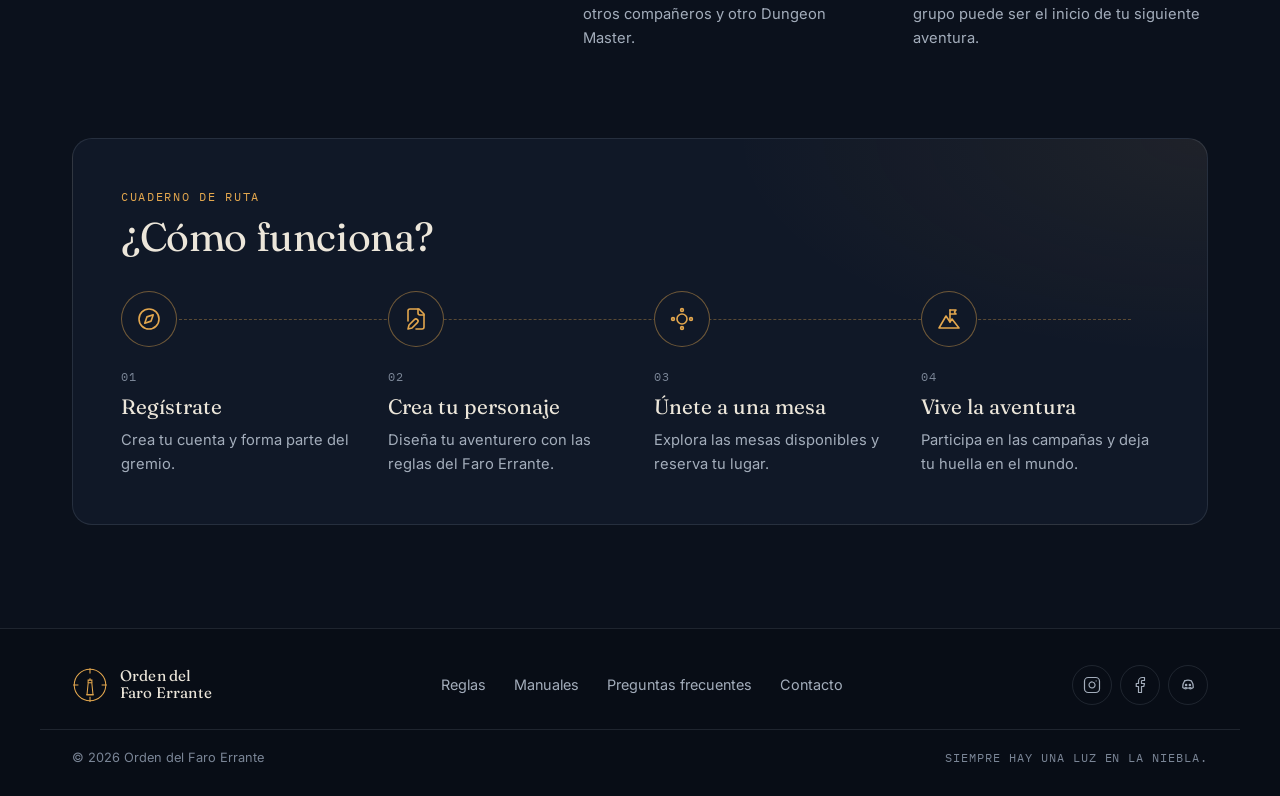
==== commit 8ea733cc: "Agregar la página del gremio y cambiar el primer paso a Regístrate - Nueva página gremio.html con ga" ====
--- a/index.html
+++ b/index.html
@@ -39,8 +39,8 @@
       <symbol id="i-menu" viewBox="0 0 24 24"><path d="M4 7h16"/><path d="M4 12h16"/><path d="M4 17h16"/></symbol>
       <symbol id="i-close" viewBox="0 0 24 24"><path d="M18 6 6 18"/><path d="m6 6 12 12"/></symbol>
       <symbol id="i-discord" viewBox="0 0 24 24"><path d="M7.5 6.5c1.4-.6 2.9-1 4.5-1s3.1.4 4.5 1c1.8 2.6 2.6 5.5 2.5 8.7-1.3 1-2.7 1.7-4.2 2.1l-.9-1.5"/><path d="M7.5 6.5C5.7 9.1 4.9 12 5 15.2c1.3 1 2.7 1.7 4.2 2.1l.9-1.5"/><path d="M8 15.3c2.6 1.2 5.4 1.2 8 0"/><circle cx="9.5" cy="12" r=".9"/><circle cx="14.5" cy="12" r=".9"/></symbol>
-      <symbol id="i-youtube" viewBox="0 0 24 24"><rect x="2" y="5" width="20" height="14" rx="4"/><path d="m10 9 5 3-5 3z"/></symbol>
-      <symbol id="i-x" viewBox="0 0 24 24"><path d="M4 4l16 16"/><path d="M20 4 4 20"/></symbol>
+      <symbol id="i-instagram" viewBox="0 0 24 24"><rect width="20" height="20" x="2" y="2" rx="5"/><path d="M16 11.37A4 4 0 1 1 12.63 8 4 4 0 0 1 16 11.37z"/><path d="M17.5 6.5h.01"/></symbol>
+      <symbol id="i-facebook" viewBox="0 0 24 24"><path d="M18 2h-3a5 5 0 0 0-5 5v3H7v4h3v8h4v-8h3l1-4h-4V7a1 1 0 0 1 1-1h3z"/></symbol>
     </defs>
   </svg>
 
@@ -66,7 +66,7 @@
         <ul>
           <li><a href="mesas.html"><svg class="ico"><use href="#i-dice"/></svg>Mesas de juego</a></li>
           <li><a href="#"><svg class="ico"><use href="#i-user"/></svg>Mi personaje</a></li>
-          <li><a href="#"><svg class="ico"><use href="#i-users"/></svg>Gremio</a></li>
+          <li><a href="gremio.html"><svg class="ico"><use href="#i-users"/></svg>Gremio</a></li>
           <li><a href="#"><svg class="ico"><use href="#i-book"/></svg>Recursos</a></li>
         </ul>
       </nav>
@@ -124,7 +124,7 @@
               <svg class="ico card-arrow" aria-hidden="true"><use href="#i-arrow"/></svg>
             </div>
           </a>
-          <a class="card" href="#">
+          <a class="card" href="gremio.html">
             <div class="card-media"><img src="assets/img/card-gremio.jpg" alt="" loading="lazy" onerror="this.remove()"></div>
             <div class="card-body">
               <h3><svg class="ico"><use href="#i-users"/></svg>Gremio</h3>
@@ -193,7 +193,7 @@
             <li class="step">
               <span class="step-icon"><svg class="ico"><use href="#i-compass"/></svg></span>
               <span class="step-num">01</span>
-              <h3>Únete</h3>
+              <h3>Regístrate</h3>
               <p>Crea tu cuenta y forma parte del gremio.</p>
             </li>
             <li class="step">
@@ -244,9 +244,9 @@
       </nav>
 
       <div class="socials">
-        <a href="#" aria-label="Discord"><svg class="ico"><use href="#i-discord"/></svg></a>
-        <a href="#" aria-label="YouTube"><svg class="ico"><use href="#i-youtube"/></svg></a>
-        <a href="#" aria-label="X"><svg class="ico"><use href="#i-x"/></svg></a>
+        <a href="#" data-social="instagram" aria-label="Instagram"><svg class="ico"><use href="#i-instagram"/></svg></a>
+        <a href="#" data-social="facebook" aria-label="Facebook"><svg class="ico"><use href="#i-facebook"/></svg></a>
+        <a href="#" data-social="discord" aria-label="Discord"><svg class="ico"><use href="#i-discord"/></svg></a>
       </div>
     </div>
     <div class="container footer-base">
--- a/styles.css
+++ b/styles.css
@@ -574,3 +574,142 @@
   .mesa-cuerpo { padding: 18px 18px 20px; }
   .mesa-datos { flex-direction: column; gap: 12px; }
 }
+
+/* ==========================================================
+   Página del gremio
+   ========================================================== */
+.page-lead { margin-top: 14px; max-width: 60ch; font-size: 1.1rem; color: var(--fog); }
+.gremio-page { padding-bottom: clamp(56px, 8vw, 104px); }
+.gremio-section { padding-top: clamp(40px, 6vw, 72px); }
+.gremio-section .section-head { margin-bottom: 24px; }
+
+/* Galería */
+.galeria {
+  display: grid; grid-template-columns: repeat(3, minmax(0, 1fr));
+  grid-auto-rows: clamp(150px, 17vw, 220px); gap: 12px;
+}
+.galeria-item:first-child { grid-column: span 2; grid-row: span 2; }
+.galeria-item:nth-child(5), .galeria-item:nth-child(6) { grid-column: span 2; }
+.galeria-btn {
+  position: relative; display: block; width: 100%; height: 100%; padding: 0;
+  border: 1px solid var(--line); border-radius: var(--radius); overflow: hidden;
+  background: var(--ink-3); cursor: zoom-in; color: inherit; font: inherit; text-align: left;
+}
+.galeria-btn img { width: 100%; height: 100%; object-fit: cover; transition: transform 0.6s var(--ease); }
+.galeria-btn:hover img { transform: scale(1.04); }
+.galeria-pie {
+  position: absolute; inset: auto 0 0 0;
+  display: flex; flex-direction: column; gap: 2px;
+  padding: 36px 16px 14px;
+  background: linear-gradient(0deg, rgba(11, 17, 28, 0.92), rgba(11, 17, 28, 0));
+}
+.galeria-titulo { font-family: var(--font-display); font-size: 1.1rem; line-height: 1.2; color: var(--paper); }
+.galeria-item:first-child .galeria-titulo { font-size: 1.5rem; }
+.galeria-fecha { font-family: var(--font-mono); font-size: 0.72rem; letter-spacing: 0.06em; color: var(--fog); }
+
+/* Visor de fotos */
+.visor {
+  width: min(1100px, calc(100vw - 32px)); max-height: calc(100vh - 32px);
+  padding: 0; border: 1px solid var(--line-strong); border-radius: var(--radius);
+  background: var(--ink); color: var(--paper); overflow: visible;
+}
+.visor::backdrop { background: rgba(5, 8, 14, 0.85); backdrop-filter: blur(4px); }
+.visor-figura { margin: 0; display: flex; flex-direction: column; }
+.visor-figura img {
+  width: 100%; max-height: calc(100vh - 160px); object-fit: contain;
+  background: #05080e; border-radius: var(--radius) var(--radius) 0 0;
+}
+.visor-figura figcaption { display: flex; flex-wrap: wrap; align-items: baseline; gap: 4px 14px; padding: 14px 18px 16px; }
+.visor-figura strong { font-family: var(--font-display); font-weight: 400; font-size: 1.2rem; }
+.visor-figura span { font-size: 0.9rem; color: var(--fog); }
+.visor-figura .visor-credito { margin-left: auto; font-family: var(--font-mono); font-size: 0.7rem; color: var(--fog-dim); }
+.visor-btn {
+  position: absolute; display: grid; place-items: center;
+  width: 44px; height: 44px; border-radius: 999px;
+  border: 1px solid var(--line-strong); background: rgba(11, 17, 28, 0.8); color: var(--paper); cursor: pointer;
+}
+.visor-btn:hover { border-color: var(--amber); color: var(--amber); }
+.visor-cerrar { top: 12px; right: 12px; }
+.visor-prev, .visor-next { top: calc(50% - 50px); }
+.visor-prev { left: 12px; }
+.visor-next { right: 12px; }
+
+/* Redes */
+.redes { display: grid; grid-template-columns: repeat(3, minmax(0, 1fr)); gap: 16px; }
+.red {
+  position: relative; display: flex; align-items: flex-start; gap: 16px;
+  padding: 22px 48px 22px 22px;
+  border: 1px solid var(--line); border-radius: var(--radius); background: var(--ink-2);
+  transition: border-color 0.25s, transform 0.3s var(--ease);
+}
+.red:hover { border-color: rgba(227, 167, 78, 0.5); transform: translateY(-2px); }
+.red-icon {
+  display: grid; place-items: center; flex: none; width: 48px; height: 48px; border-radius: 12px;
+  background: var(--amber-soft); color: var(--amber);
+}
+.red-icon .ico { width: 24px; height: 24px; }
+.red-body { display: flex; flex-direction: column; gap: 4px; min-width: 0; }
+.red-nombre { font-family: var(--font-display); font-size: 1.3rem; line-height: 1.2; }
+.red-desc { font-size: 0.9rem; color: var(--fog); }
+.red-flecha { position: absolute; right: 20px; top: 26px; width: 18px; height: 18px; color: var(--amber); transition: transform 0.25s var(--ease); }
+.red:hover .red-flecha { transform: translateX(4px); }
+
+/* Dungeon Masters */
+.dms { display: grid; grid-template-columns: repeat(auto-fill, minmax(200px, 1fr)); gap: 16px; }
+.dm {
+  display: flex; flex-direction: column; gap: 14px;
+  padding: 22px; border: 1px solid var(--line); border-radius: var(--radius); background: var(--ink-2);
+}
+.dm-sello {
+  display: grid; place-items: center; width: 56px; height: 56px; border-radius: 999px;
+  border: 1px solid rgba(227, 167, 78, 0.5); background: var(--stub);
+  font-family: var(--font-display); font-size: 1.3rem; color: var(--amber); letter-spacing: 0.02em;
+}
+.dm-nombre { font-family: var(--font-display); font-size: 1.2rem; line-height: 1.2; }
+.dm-juega { margin-top: 4px; font-family: var(--font-mono); font-size: 0.72rem; letter-spacing: 0.04em; color: var(--amber); }
+.dm-estilo { margin-top: 8px; font-size: 0.9rem; color: var(--fog); }
+
+/* Código de la mesa */
+.codigo {
+  display: grid; grid-template-columns: minmax(0, 5fr) minmax(0, 7fr); gap: clamp(28px, 5vw, 64px);
+  padding: clamp(28px, 4vw, 48px);
+  border: 1px solid var(--line); border-radius: calc(var(--radius) + 6px);
+  background: radial-gradient(ellipse 60% 80% at 0% 0%, rgba(227, 167, 78, 0.07), transparent 70%), var(--ink-2);
+}
+.codigo-head h2 { text-wrap: balance; }
+.codigo-head > p:last-child { margin-top: 14px; color: var(--fog); max-width: 44ch; }
+.codigo-lista { display: grid; grid-template-columns: repeat(2, minmax(0, 1fr)); gap: 24px 32px; }
+.codigo-lista li { padding-left: 16px; border-left: 2px solid rgba(227, 167, 78, 0.45); }
+.codigo-lista h3 { font-family: var(--font-display); font-size: 1.15rem; line-height: 1.2; }
+.codigo-lista p { margin-top: 6px; font-size: 0.9rem; color: var(--fog); }
+
+/* Invitación */
+.invitacion {
+  display: flex; align-items: center; justify-content: space-between; gap: 20px 32px; flex-wrap: wrap;
+  padding: clamp(24px, 4vw, 36px) clamp(24px, 4vw, 40px);
+  border: 1px solid rgba(227, 167, 78, 0.35); border-radius: var(--radius); background: var(--amber-soft);
+}
+.invitacion h2 { font-family: var(--font-display); font-size: clamp(1.5rem, 3vw, 2rem); line-height: 1.15; }
+.invitacion p { margin-top: 6px; color: var(--fog); }
+
+@media (max-width: 1080px) {
+  .redes { grid-template-columns: minmax(0, 1fr); }
+  .codigo { grid-template-columns: minmax(0, 1fr); }
+}
+
+@media (max-width: 720px) {
+  .galeria { grid-template-columns: repeat(2, minmax(0, 1fr)); grid-auto-rows: 150px; gap: 8px; }
+  .galeria-item:first-child { grid-column: span 2; grid-row: span 2; }
+  .galeria-item:nth-child(5), .galeria-item:nth-child(6) { grid-column: auto; }
+  .galeria-pie { padding: 28px 10px 10px; }
+  .galeria-titulo { font-size: 0.95rem; }
+  .galeria-fecha { display: none; }
+  .galeria-item:first-child .galeria-fecha { display: block; }
+  .codigo-lista { grid-template-columns: minmax(0, 1fr); gap: 18px; }
+  .dms { grid-template-columns: minmax(0, 1fr); gap: 10px; }
+  .dm { flex-direction: row; align-items: flex-start; padding: 16px; }
+  .dm-sello { width: 48px; height: 48px; font-size: 1.1rem; flex: none; }
+  .visor-prev, .visor-next { top: auto; bottom: 12px; }
+  .visor-figura figcaption { padding-right: 120px; }
+  .invitacion .btn { width: 100%; }
+}
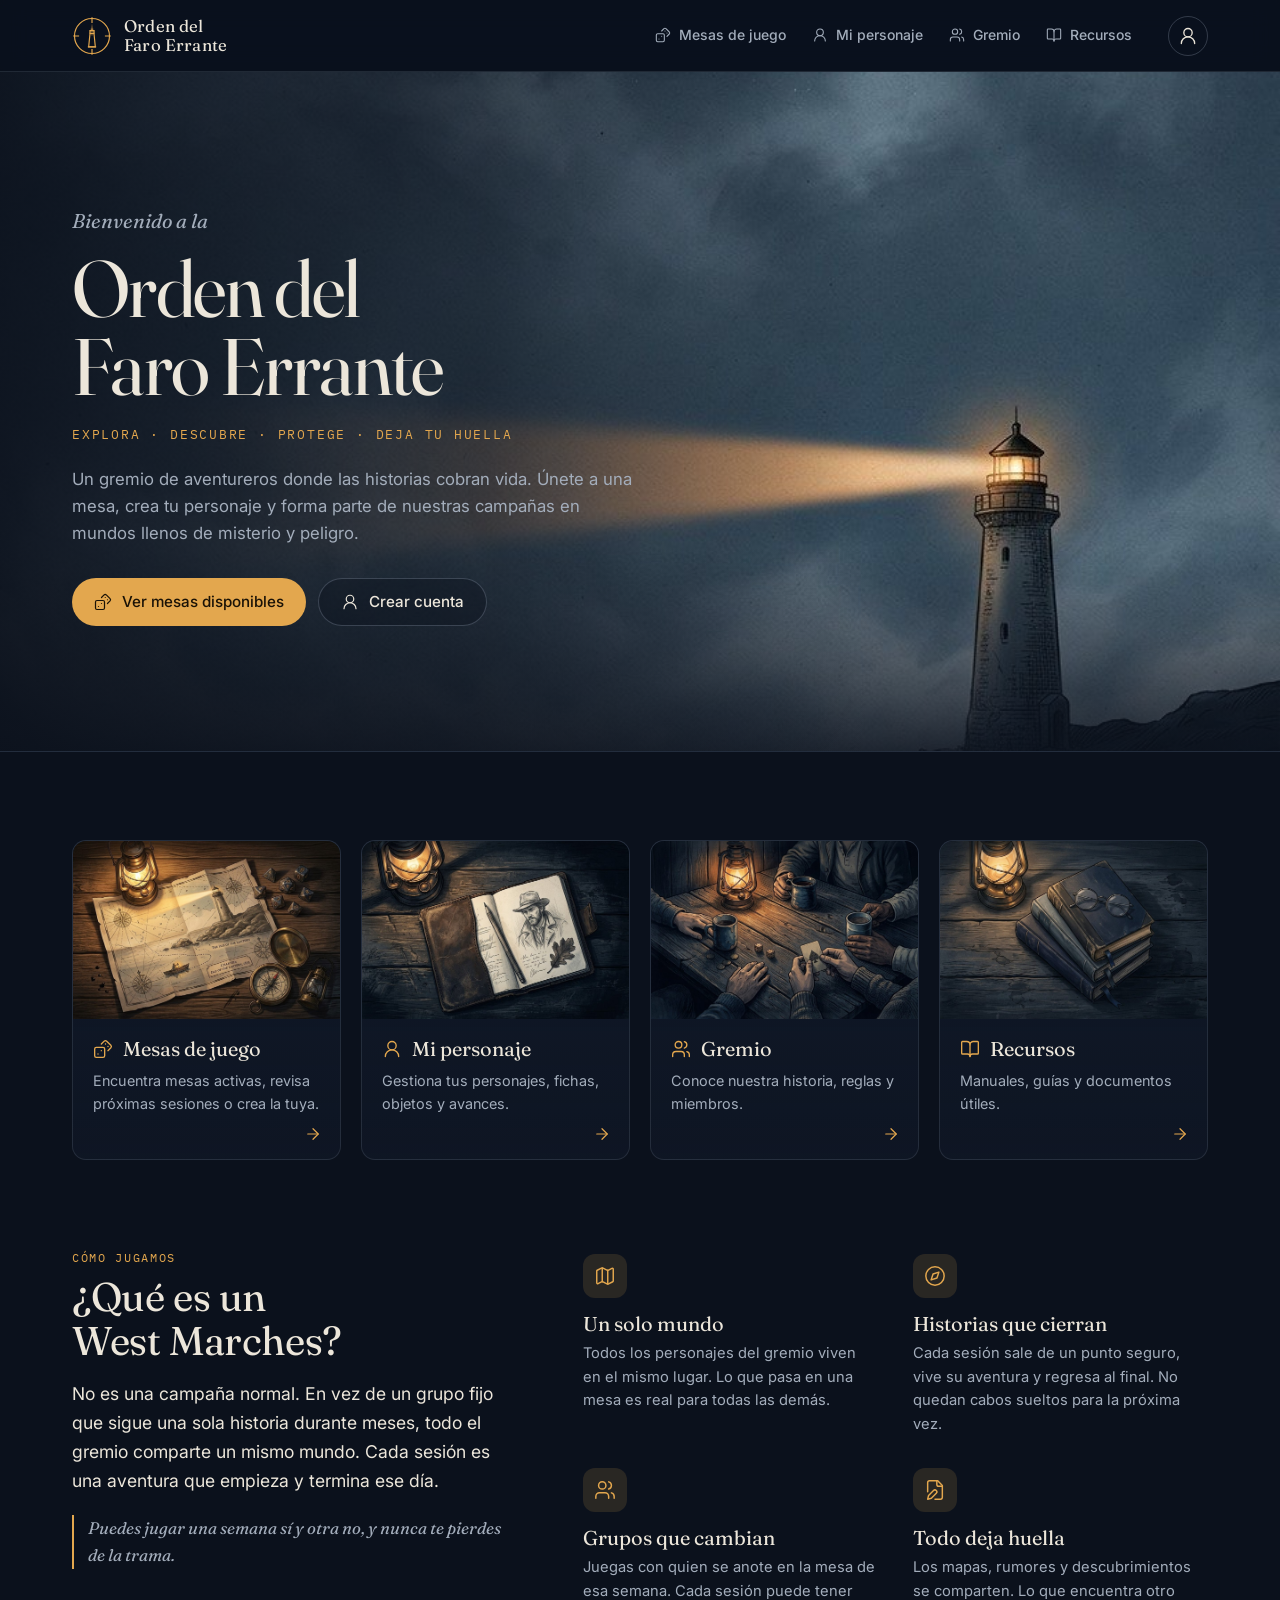
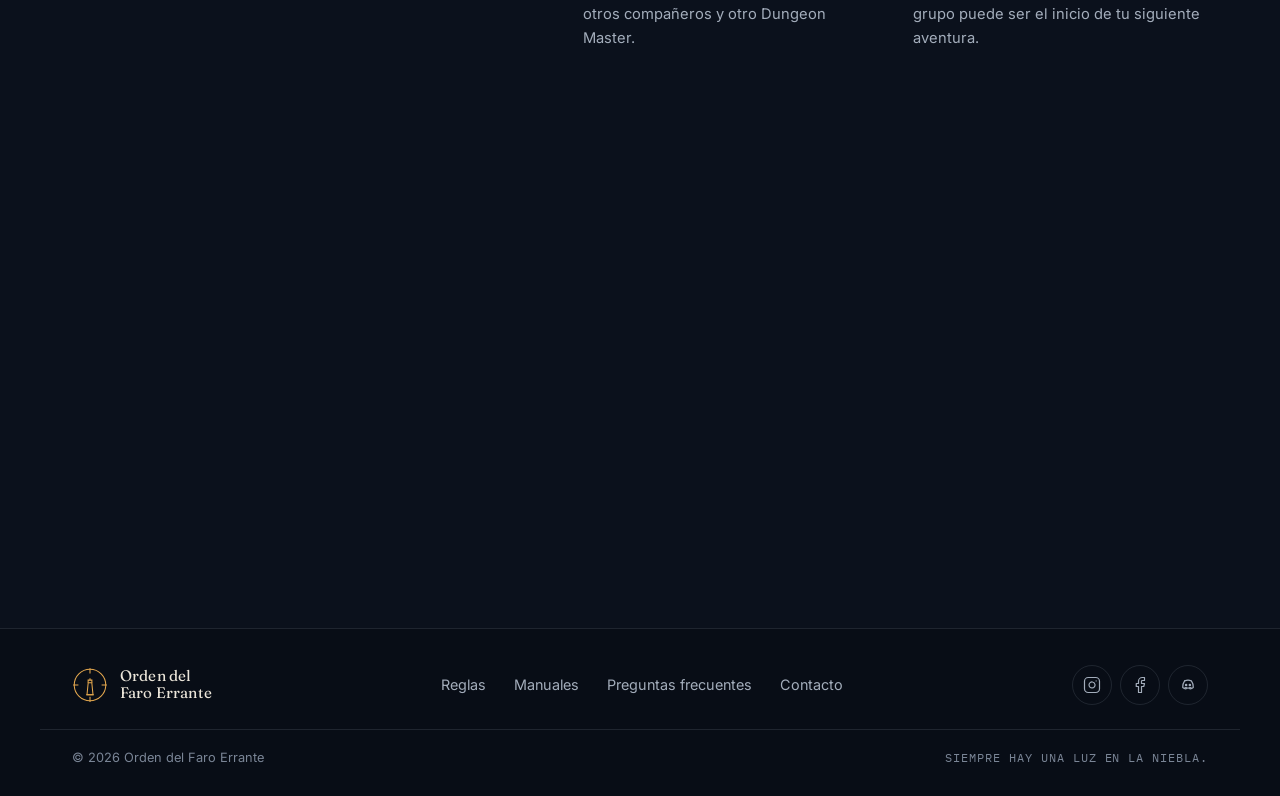
==== commit ba01b237: "Agregar la página de recursos - Descargables: hoja de personaje editable (2 páginas) y bitácora de  " ====
--- a/index.html
+++ b/index.html
@@ -67,7 +67,7 @@
           <li><a href="mesas.html"><svg class="ico"><use href="#i-dice"/></svg>Mesas de juego</a></li>
           <li><a href="#"><svg class="ico"><use href="#i-user"/></svg>Mi personaje</a></li>
           <li><a href="gremio.html"><svg class="ico"><use href="#i-users"/></svg>Gremio</a></li>
-          <li><a href="#"><svg class="ico"><use href="#i-book"/></svg>Recursos</a></li>
+          <li><a href="recursos.html"><svg class="ico"><use href="#i-book"/></svg>Recursos</a></li>
         </ul>
       </nav>
 
@@ -132,7 +132,7 @@
               <svg class="ico card-arrow" aria-hidden="true"><use href="#i-arrow"/></svg>
             </div>
           </a>
-          <a class="card" href="#">
+          <a class="card" href="recursos.html">
             <div class="card-media"><img src="assets/img/card-recursos.jpg" alt="" loading="lazy" onerror="this.remove()"></div>
             <div class="card-body">
               <h3><svg class="ico"><use href="#i-book"/></svg>Recursos</h3>
--- a/styles.css
+++ b/styles.css
@@ -713,3 +713,112 @@
   .visor-figura figcaption { padding-right: 120px; }
   .invitacion .btn { width: 100%; }
 }
+
+/* ==========================================================
+   Página de recursos
+   ========================================================== */
+.recursos-page { padding-bottom: clamp(56px, 8vw, 104px); }
+.section-sub { margin-top: 10px; max-width: 62ch; color: var(--fog); }
+
+.saltos { margin-top: 24px; display: flex; flex-wrap: wrap; gap: 8px; }
+.saltos a {
+  display: inline-flex; align-items: center; min-height: 38px; padding: 0 16px; border-radius: 999px;
+  border: 1px solid var(--line-strong); font-size: 0.875rem; font-weight: 500; color: var(--fog);
+  transition: color 0.2s, border-color 0.2s;
+}
+.saltos a:hover { color: var(--amber); border-color: rgba(227, 167, 78, 0.55); }
+
+/* Descargables */
+.descargas { display: grid; grid-template-columns: repeat(2, minmax(0, 1fr)); gap: 20px; }
+.descarga {
+  display: grid; grid-template-columns: 150px minmax(0, 1fr); gap: 24px; align-items: start;
+  padding: 22px; border: 1px solid var(--line); border-radius: var(--radius); background: var(--ink-2);
+}
+.descarga-mini {
+  aspect-ratio: 680 / 880; max-width: 100%; border-radius: 6px; overflow: hidden;
+  box-shadow: 0 12px 28px rgba(0, 0, 0, 0.45); transform: rotate(-2deg);
+  transition: transform 0.3s var(--ease);
+}
+.descarga:hover .descarga-mini { transform: rotate(0deg) scale(1.02); }
+.descarga-mini img { width: 100%; height: 100%; object-fit: cover; }
+.descarga-cuerpo { display: flex; flex-direction: column; align-items: flex-start; gap: 10px; }
+.descarga-detalles { display: flex; flex-wrap: wrap; gap: 6px 14px; font-family: var(--font-mono); font-size: 0.72rem; letter-spacing: 0.06em; text-transform: uppercase; color: var(--amber); }
+.descarga-titulo { font-family: var(--font-display); font-size: 1.4rem; line-height: 1.15; }
+.descarga-desc { color: var(--fog); font-size: 0.92rem; }
+.descarga .btn { margin-top: 6px; min-height: 42px; }
+
+/* Libros */
+.libros { display: grid; grid-template-columns: repeat(auto-fill, minmax(320px, 1fr)); gap: 16px; }
+.libro {
+  display: grid; grid-template-columns: 104px minmax(0, 1fr);
+  border: 1px solid var(--line); border-radius: var(--radius); background: var(--ink-2); overflow: hidden;
+}
+.libro-portada {
+  --libro: #3f4552;
+  position: relative; display: flex; flex-direction: column; justify-content: space-between; align-items: center;
+  padding: 18px 8px;
+  background:
+    linear-gradient(90deg, rgba(0, 0, 0, 0.35) 0 6px, rgba(255, 255, 255, 0.06) 6px 8px, transparent 8px),
+    linear-gradient(160deg, color-mix(in srgb, var(--libro) 100%, #fff 8%), color-mix(in srgb, var(--libro) 80%, #000));
+  border-right: 1px solid var(--line);
+}
+.libro-siglas {
+  font-family: var(--font-display); font-size: 1.6rem; line-height: 1; color: #f0e2c4;
+  writing-mode: vertical-rl; transform: rotate(180deg); letter-spacing: 0.04em;
+}
+.libro-anio { font-family: var(--font-mono); font-size: 0.72rem; color: rgba(240, 226, 196, 0.8); }
+.libro-gratis {
+  position: absolute; bottom: 40px; left: 50%; transform: translateX(-50%);
+  padding: 2px 8px; border-radius: 999px; background: var(--amber); color: #1a1206;
+  font-family: var(--font-mono); font-size: 0.62rem; letter-spacing: 0.06em; text-transform: uppercase;
+}
+.libro-cuerpo { display: flex; flex-direction: column; gap: 8px; padding: 18px 20px 20px; min-width: 0; }
+.libro-titulo { font-family: var(--font-display); font-size: 1.3rem; line-height: 1.15; }
+.libro-original { margin-top: -4px; font-size: 0.85rem; font-style: italic; color: var(--fog-dim); }
+.libro-idiomas { display: flex; flex-wrap: wrap; gap: 6px; }
+.libro-desc { font-size: 0.9rem; color: var(--fog); }
+.libro-enlaces { margin-top: auto; padding-top: 6px; display: flex; flex-wrap: wrap; gap: 8px 16px; }
+.libro-enlace { display: inline-flex; align-items: center; gap: 6px; font-size: 0.875rem; font-weight: 500; color: var(--amber); }
+.libro-enlace .ico { width: 14px; height: 14px; }
+.libro-enlace:hover { color: var(--amber-hi); text-decoration: underline; text-underline-offset: 3px; }
+
+/* Herramientas */
+#herramientas .filters { margin-bottom: 20px; }
+.herramientas { columns: 3 300px; column-gap: 16px; }
+.herr {
+  break-inside: avoid; margin-bottom: 16px;
+  display: flex; flex-direction: column; gap: 12px;
+  padding: 18px; border: 1px solid var(--line); border-radius: var(--radius); background: var(--ink-2);
+}
+.herr-cabeza { display: flex; align-items: center; gap: 12px; }
+.herr-icono {
+  display: grid; place-items: center; flex: none; width: 40px; height: 40px; border-radius: 10px; overflow: hidden;
+  background: #f4efe6; color: var(--ink); font-family: var(--font-display); font-size: 1.2rem;
+}
+.herr-icono img { width: 28px; height: 28px; object-fit: contain; }
+.herr-nombre { font-family: var(--font-display); font-size: 1.2rem; line-height: 1.15; }
+.herr-cat { font-family: var(--font-mono); font-size: 0.68rem; letter-spacing: 0.08em; text-transform: uppercase; color: var(--amber); }
+.herr-nota { font-size: 0.92rem; color: var(--paper); }
+.herr-preview {
+  display: block; border: 1px solid var(--line); border-left: 3px solid var(--fog-dim);
+  border-radius: var(--radius-sm); background: var(--stub); overflow: hidden;
+  transition: border-color 0.2s;
+}
+.herr-preview:hover { border-color: rgba(227, 167, 78, 0.5); border-left-color: var(--amber); }
+.herr-og { width: 100%; aspect-ratio: 1.91 / 1; object-fit: cover; border-bottom: 1px solid var(--line); }
+.herr-preview-texto { display: flex; flex-direction: column; gap: 4px; padding: 10px 12px 12px; }
+.herr-preview-titulo { font-size: 0.85rem; font-weight: 600; color: var(--paper); display: -webkit-box; -webkit-line-clamp: 2; -webkit-box-orient: vertical; overflow: hidden; }
+.herr-preview-desc { font-size: 0.8rem; color: var(--fog); display: -webkit-box; -webkit-line-clamp: 3; -webkit-box-orient: vertical; overflow: hidden; }
+.herr-dominio { display: inline-flex; align-items: center; gap: 6px; margin-top: 2px; font-family: var(--font-mono); font-size: 0.7rem; color: var(--fog-dim); }
+.herr-dominio .ico { width: 12px; height: 12px; }
+
+@media (max-width: 900px) {
+  .descargas { grid-template-columns: minmax(0, 1fr); }
+}
+@media (max-width: 720px) {
+  .descarga { grid-template-columns: 96px minmax(0, 1fr); gap: 16px; padding: 16px; }
+  .descarga-titulo { font-size: 1.2rem; }
+  .libros { grid-template-columns: minmax(0, 1fr); }
+  .libro { grid-template-columns: 76px minmax(0, 1fr); }
+  .libro-siglas { font-size: 1.3rem; }
+}
